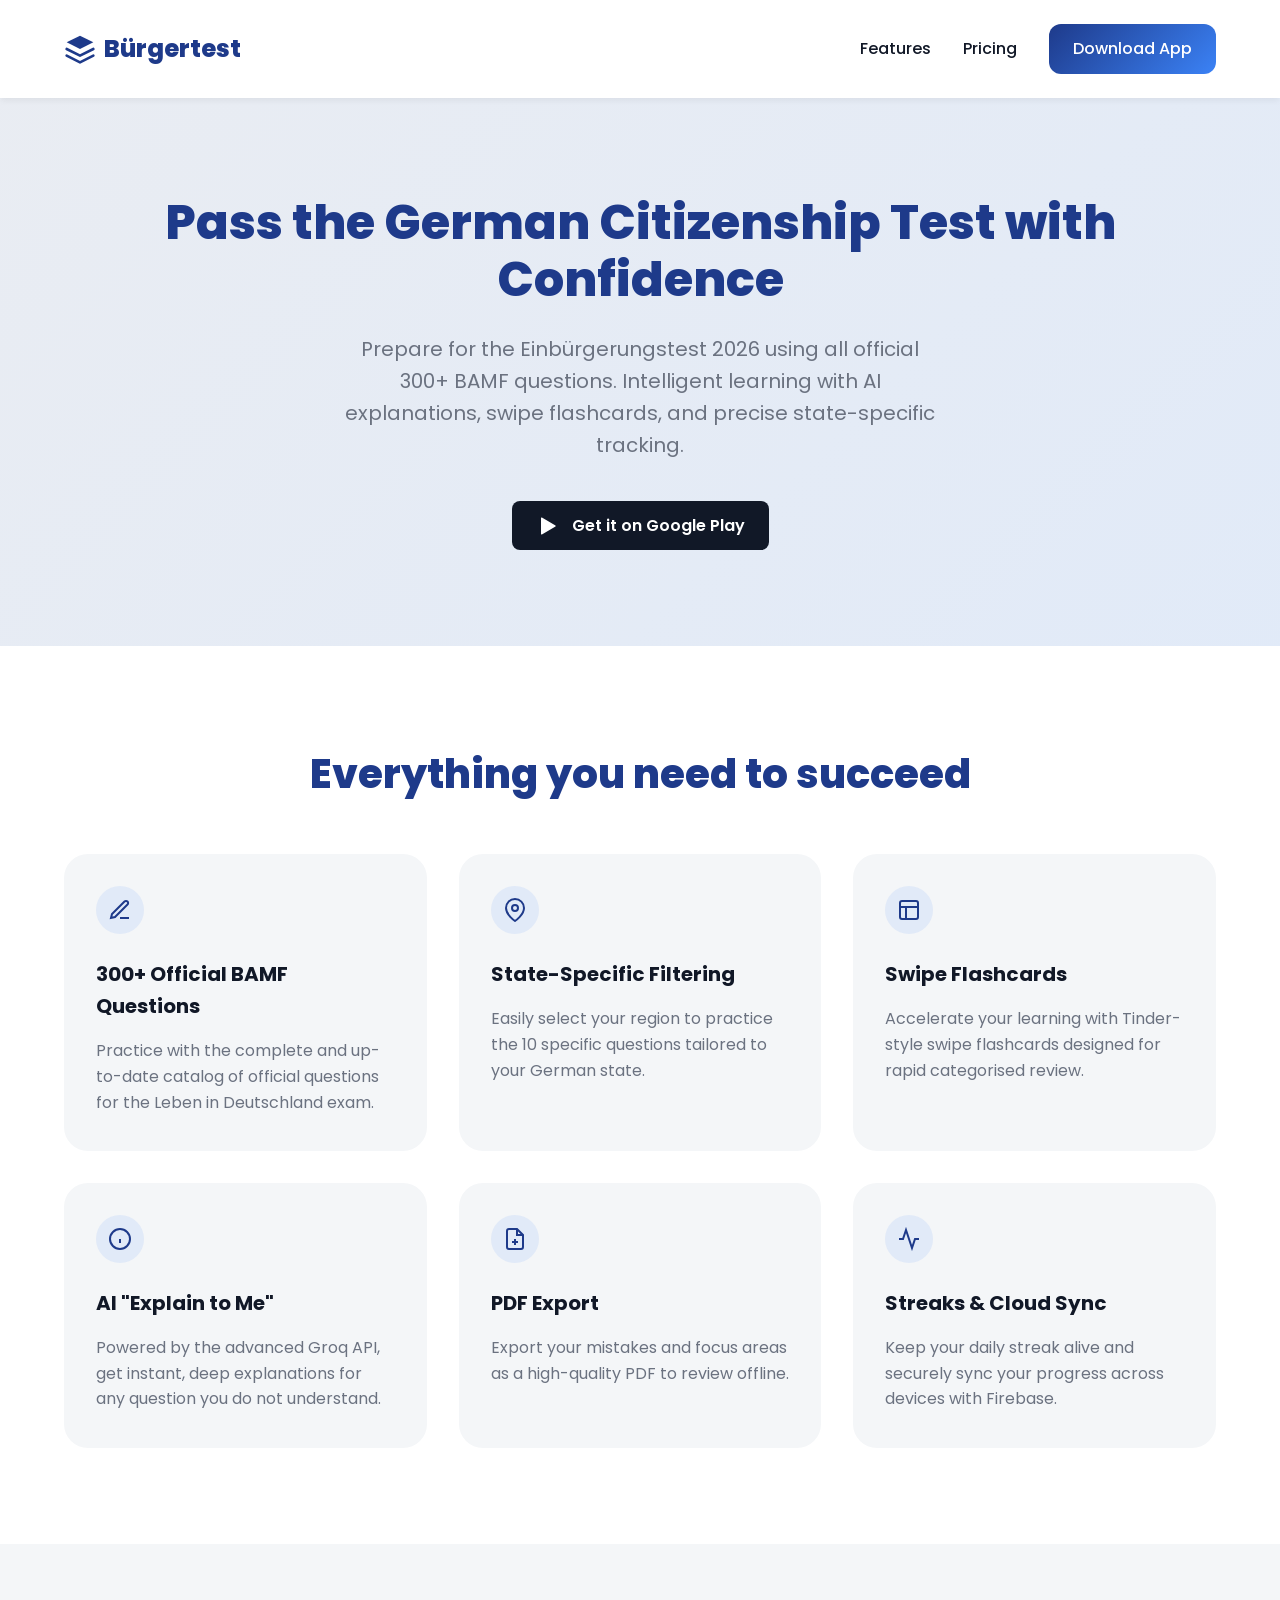
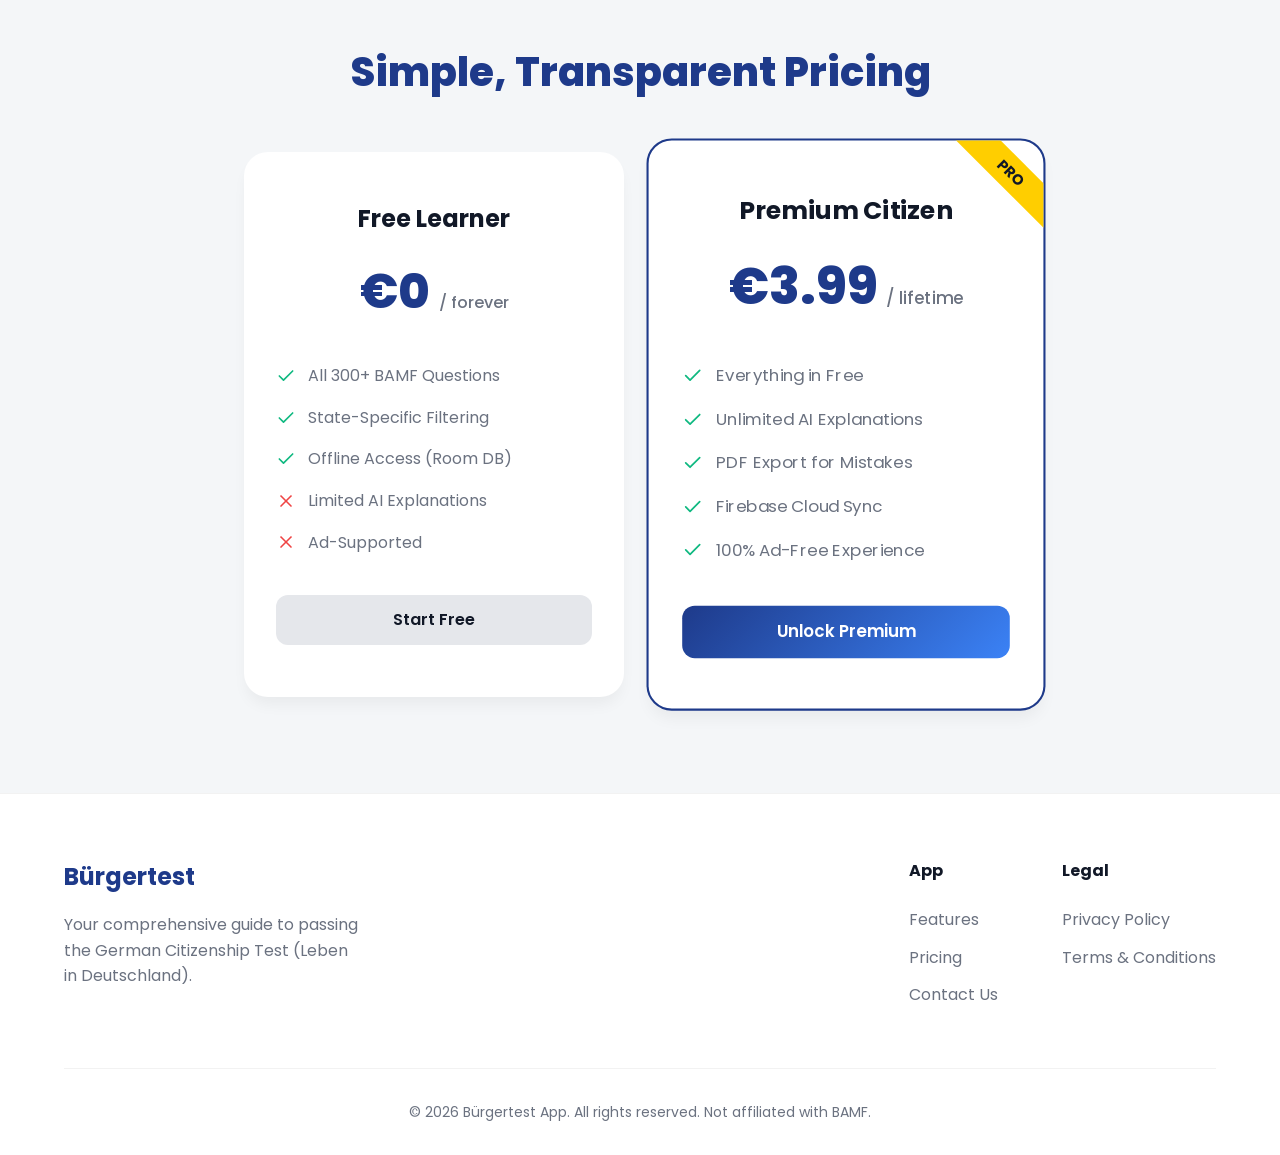
==== index.html @ 2bc1733c "feat: initialize website project with responsive layout, landing page structure, and base CSS stylin" ====
<!DOCTYPE html>
<html lang="en">
<head>
    <meta charset="UTF-8">
    <meta name="viewport" content="width=device-width, initial-scale=1.0">
    <title>Bürgertest - Einbürgerungstest 2026</title>
    <meta name="description" content="Master the German Citizenship Test with Bürgertest. Features all 300+ BAMF questions, state-specific filtering, Swipe Flashcards, and AI explanations.">
    <link rel="preconnect" href="https://fonts.googleapis.com">
    <link rel="preconnect" href="https://fonts.gstatic.com" crossorigin>
    <link href="https://fonts.googleapis.com/css2?family=Poppins:wght@400;500;600;700;800&display=swap" rel="stylesheet">
    <link rel="stylesheet" href="css/style.css">
</head>
<body>

    <header>
        <div class="container">
            <nav>
                <a href="index.html" class="logo">
                    <svg width="32" height="32" viewBox="0 0 24 24" fill="none" xmlns="http://www.w3.org/2000/svg">
                        <path d="M12 2L2 7L12 12L22 7L12 2Z" fill="currentColor"/>
                        <path d="M2 17L12 22L22 17" stroke="currentColor" stroke-width="2" stroke-linecap="round" stroke-linejoin="round"/>
                        <path d="M2 12L12 17L22 12" stroke="currentColor" stroke-width="2" stroke-linecap="round" stroke-linejoin="round"/>
                    </svg>
                    Bürgertest
                </a>
                
                <button class="menu-toggle" aria-label="Toggle Menu">
                    <svg width="24" height="24" viewBox="0 0 24 24" fill="none" stroke="currentColor" stroke-width="2" stroke-linecap="round" stroke-linejoin="round">
                        <line x1="3" y1="12" x2="21" y2="12"></line>
                        <line x1="3" y1="6" x2="21" y2="6"></line>
                        <line x1="3" y1="18" x2="21" y2="18"></line>
                    </svg>
                </button>

                <div class="nav-links">
                    <a href="#features">Features</a>
                    <a href="#pricing">Pricing</a>
                    <a href="#download" class="btn">Download App</a>
                </div>
            </nav>
        </div>
    </header>

    <main>
        <section class="hero">
            <div class="container">
                <h1>Pass the German Citizenship Test with Confidence</h1>
                <p>Prepare for the Einbürgerungstest 2026 using all official 300+ BAMF questions. Intelligent learning with AI explanations, swipe flashcards, and precise state-specific tracking.</p>
                
                <div class="badges" id="download">
                    <a href="#" class="play-badge">
                        <svg width="24" height="24" viewBox="0 0 24 24" fill="none" xmlns="http://www.w3.org/2000/svg">
                            <path d="M5.5 3.5C5.2 3.5 5 3.7 5 4V20C5 20.3 5.2 20.5 5.5 20.5C5.6 20.5 5.8 20.4 5.9 20.4L19.5 12.5C19.8 12.3 19.8 11.7 19.5 11.5L5.9 3.6C5.8 3.6 5.6 3.5 5.5 3.5Z" fill="currentColor"/>
                        </svg>
                        Get it on Google Play
                    </a>
                </div>
            </div>
        </section>

        <section class="features" id="features">
            <div class="container">
                <h2 class="section-title">Everything you need to succeed</h2>
                
                <div class="grid">
                    <div class="feature-card">
                        <div class="feature-icon">
                            <svg width="24" height="24" fill="none" stroke="currentColor" stroke-width="2"><path d="M12 20h9M16.5 3.5a2.121 2.121 0 0 1 3 3L7 19l-4 1 1-4L16.5 3.5z"/></svg>
                        </div>
                        <h3>300+ Official BAMF Questions</h3>
                        <p>Practice with the complete and up-to-date catalog of official questions for the Leben in Deutschland exam.</p>
                    </div>

                    <div class="feature-card">
                        <div class="feature-icon">
                            <svg width="24" height="24" fill="none" stroke="currentColor" stroke-width="2"><path d="M21 10c0 7-9 13-9 13s-9-6-9-13a9 9 0 0 1 18 0z"/><circle cx="12" cy="10" r="3"/></svg>
                        </div>
                        <h3>State-Specific Filtering</h3>
                        <p>Easily select your region to practice the 10 specific questions tailored to your German state.</p>
                    </div>

                    <div class="feature-card">
                        <div class="feature-icon">
                            <svg width="24" height="24" fill="none" stroke="currentColor" stroke-width="2"><rect x="3" y="3" width="18" height="18" rx="2" ry="2"/><line x1="3" y1="9" x2="21" y2="9"/><line x1="9" y1="21" x2="9" y2="9"/></svg>
                        </div>
                        <h3>Swipe Flashcards</h3>
                        <p>Accelerate your learning with Tinder-style swipe flashcards designed for rapid categorised review.</p>
                    </div>

                    <div class="feature-card">
                        <div class="feature-icon">
                            <svg width="24" height="24" fill="none" stroke="currentColor" stroke-width="2"><circle cx="12" cy="12" r="10"/><path d="M12 16v-4"/><path d="M12 8h.01"/></svg>
                        </div>
                        <h3>AI "Explain to Me"</h3>
                        <p>Powered by the advanced Groq API, get instant, deep explanations for any question you do not understand.</p>
                    </div>

                    <div class="feature-card">
                        <div class="feature-icon">
                            <svg width="24" height="24" fill="none" stroke="currentColor" stroke-width="2"><path d="M14 2H6a2 2 0 0 0-2 2v16a2 2 0 0 0 2 2h12a2 2 0 0 0 2-2V8z"/><polyline points="14 2 14 8 20 8"/><line x1="12" y1="18" x2="12" y2="12"/><line x1="9" y1="15" x2="15" y2="15"/></svg>
                        </div>
                        <h3>PDF Export</h3>
                        <p>Export your mistakes and focus areas as a high-quality PDF to review offline.</p>
                    </div>

                    <div class="feature-card">
                        <div class="feature-icon">
                            <svg width="24" height="24" fill="none" stroke="currentColor" stroke-width="2"><polyline points="22 12 18 12 15 21 9 3 6 12 2 12"/></svg>
                        </div>
                        <h3>Streaks &amp; Cloud Sync</h3>
                        <p>Keep your daily streak alive and securely sync your progress across devices with Firebase.</p>
                    </div>
                </div>
            </div>
        </section>

        <section class="pricing" id="pricing">
            <div class="container">
                <h2 class="section-title">Simple, Transparent Pricing</h2>
                
                <div class="pricing-cards">
                    <!-- Free Tier -->
                    <div class="price-card">
                        <div class="plan-name">Free Learner</div>
                        <div class="price">€0 <span>/ forever</span></div>
                        
                        <ul class="features-list">
                            <li><svg width="20" height="20" viewBox="0 0 24 24" fill="none" stroke="currentColor" stroke-width="2" stroke-linecap="round" stroke-linejoin="round"><polyline points="20 6 9 17 4 12"></polyline></svg> All 300+ BAMF Questions</li>
                            <li><svg width="20" height="20" viewBox="0 0 24 24" fill="none" stroke="currentColor" stroke-width="2" stroke-linecap="round" stroke-linejoin="round"><polyline points="20 6 9 17 4 12"></polyline></svg> State-Specific Filtering</li>
                            <li><svg width="20" height="20" viewBox="0 0 24 24" fill="none" stroke="currentColor" stroke-width="2" stroke-linecap="round" stroke-linejoin="round"><polyline points="20 6 9 17 4 12"></polyline></svg> Offline Access (Room DB)</li>
                            <li class="missing"><svg width="20" height="20" viewBox="0 0 24 24" fill="none" stroke="currentColor" stroke-width="2" stroke-linecap="round" stroke-linejoin="round"><line x1="18" y1="6" x2="6" y2="18"></line><line x1="6" y1="6" x2="18" y2="18"></line></svg> Limited AI Explanations</li>
                            <li class="missing"><svg width="20" height="20" viewBox="0 0 24 24" fill="none" stroke="currentColor" stroke-width="2" stroke-linecap="round" stroke-linejoin="round"><line x1="18" y1="6" x2="6" y2="18"></line><line x1="6" y1="6" x2="18" y2="18"></line></svg> Ad-Supported</li>
                        </ul>
                        
                        <a href="#download" class="btn" style="width: 100%; background: #e5e7eb; color: #111827;">Start Free</a>
                    </div>

                    <!-- Premium Tier -->
                    <div class="price-card premium">
                        <div class="popular-tag">PRO</div>
                        <div class="plan-name">Premium Citizen</div>
                        <div class="price">€3.99 <span>/ lifetime</span></div>
                        
                        <ul class="features-list">
                            <li><svg width="20" height="20" viewBox="0 0 24 24" fill="none" stroke="currentColor" stroke-width="2" stroke-linecap="round" stroke-linejoin="round"><polyline points="20 6 9 17 4 12"></polyline></svg> Everything in Free</li>
                            <li><svg width="20" height="20" viewBox="0 0 24 24" fill="none" stroke="currentColor" stroke-width="2" stroke-linecap="round" stroke-linejoin="round"><polyline points="20 6 9 17 4 12"></polyline></svg> Unlimited AI Explanations</li>
                            <li><svg width="20" height="20" viewBox="0 0 24 24" fill="none" stroke="currentColor" stroke-width="2" stroke-linecap="round" stroke-linejoin="round"><polyline points="20 6 9 17 4 12"></polyline></svg> PDF Export for Mistakes</li>
                            <li><svg width="20" height="20" viewBox="0 0 24 24" fill="none" stroke="currentColor" stroke-width="2" stroke-linecap="round" stroke-linejoin="round"><polyline points="20 6 9 17 4 12"></polyline></svg> Firebase Cloud Sync</li>
                            <li><svg width="20" height="20" viewBox="0 0 24 24" fill="none" stroke="currentColor" stroke-width="2" stroke-linecap="round" stroke-linejoin="round"><polyline points="20 6 9 17 4 12"></polyline></svg> 100% Ad-Free Experience</li>
                        </ul>
                        
                        <a href="#download" class="btn" style="width: 100%;">Unlock Premium</a>
                    </div>
                </div>
            </div>
        </section>
    </main>

    <footer>
        <div class="container">
            <div class="footer-content">
                <div class="footer-brand">
                    <h2>Bürgertest</h2>
                    <p>Your comprehensive guide to passing the German Citizenship Test (Leben in Deutschland).</p>
                </div>
                
                <div class="footer-links">
                    <div class="link-group">
                        <h4>App</h4>
                        <ul>
                            <li><a href="#features">Features</a></li>
                            <li><a href="#pricing">Pricing</a></li>
                            <li><a href="#">Contact Us</a></li>
                        </ul>
                    </div>
                    <div class="link-group">
                        <h4>Legal</h4>
                        <ul>
                            <li><a href="privacy-policy.html">Privacy Policy</a></li>
                            <li><a href="terms-conditions.html">Terms &amp; Conditions</a></li>
                        </ul>
                    </div>
                </div>
            </div>
            
            <div class="footer-bottom">
                &copy; 2026 Bürgertest App. All rights reserved. Not affiliated with BAMF.
            </div>
        </div>
    </footer>

    <script src="js/main.js"></script>
</body>
</html>
---- css/style.css ----
:root {
  --primary-start: #1E3A8A; /* Deep Navy Blue */
  --primary-end: #3B82F6;   /* Lighter Blue */
  --streak-flame: #FFCE00;  /* German Gold */
  --red-accent: #E3000F;    /* German Red */
  --bg-light: #F4F6F8;
  --surface-light: #FFFFFF;
  --text-primary: #111827;  /* Slate 900 */
  --text-secondary: #6B7280; /* Slate 500 */
  --answer-correct: #10B981; /* Emerald 500 */
  --answer-wrong: #EF4444;   /* Red 500 */

  --font-family: 'Poppins', sans-serif;
  --radius-md: 12px;
  --radius-lg: 24px;
  --transition: all 0.3s ease;
}

* {
  margin: 0;
  padding: 0;
  box-sizing: border-box;
}

body {
  font-family: var(--font-family);
  background-color: var(--bg-light);
  color: var(--text-primary);
  line-height: 1.6;
  -webkit-font-smoothing: antialiased;
}

a {
  text-decoration: none;
  color: inherit;
}

img {
  max-width: 100%;
  display: block;
}

.container {
  width: 90%;
  max-width: 1200px;
  margin: 0 auto;
}

/* Header & Nav */
header {
  background-color: var(--surface-light);
  box-shadow: 0 4px 6px -1px rgba(0, 0, 0, 0.05);
  position: sticky;
  top: 0;
  z-index: 100;
}

nav {
  display: flex;
  justify-content: space-between;
  align-items: center;
  padding: 1.5rem 0;
}

.logo {
  font-size: 1.5rem;
  font-weight: 800;
  color: var(--primary-start);
  display: flex;
  align-items: center;
  gap: 0.5rem;
}

.nav-links {
  display: flex;
  gap: 2rem;
  align-items: center;
}

.nav-links a {
  font-weight: 500;
  transition: var(--transition);
}

.nav-links a:hover {
  color: var(--primary-end);
}

.btn {
  background: linear-gradient(135deg, var(--primary-start), var(--primary-end));
  color: white;
  padding: 0.75rem 1.5rem;
  border-radius: var(--radius-md);
  font-weight: 600;
  border: none;
  cursor: pointer;
  transition: var(--transition);
  display: inline-block;
  text-align: center;
}

.btn:hover {
  transform: translateY(-2px);
  box-shadow: 0 10px 15px -3px rgba(59, 130, 246, 0.4);
  color: white;
}

/* Hero Section */
.hero {
  padding: 6rem 0;
  text-align: center;
  background: linear-gradient(135deg, rgba(30,58,138,0.05), rgba(59,130,246,0.1));
}

.hero h1 {
  font-size: 3rem;
  font-weight: 800;
  margin-bottom: 1.5rem;
  color: var(--primary-start);
  line-height: 1.2;
}

.hero p {
  font-size: 1.25rem;
  color: var(--text-secondary);
  margin-bottom: 2.5rem;
  max-width: 600px;
  margin-left: auto;
  margin-right: auto;
}

.badges {
  display: flex;
  justify-content: center;
  gap: 1rem;
}

.play-badge {
  background-color: var(--text-primary);
  color: white;
  padding: 0.75rem 1.5rem;
  border-radius: 8px;
  font-weight: 600;
  display: flex;
  align-items: center;
  gap: 0.75rem;
  transition: var(--transition);
}

.play-badge:hover {
  background-color: #000;
  transform: scale(1.05);
}

/* Features Section */
.features {
  padding: 6rem 0;
  background-color: var(--surface-light);
}

.section-title {
  text-align: center;
  font-size: 2.5rem;
  font-weight: 800;
  margin-bottom: 3rem;
  color: var(--primary-start);
}

.grid {
  display: grid;
  grid-template-columns: repeat(auto-fit, minmax(300px, 1fr));
  gap: 2rem;
}

.feature-card {
  background: var(--bg-light);
  padding: 2rem;
  border-radius: var(--radius-lg);
  transition: var(--transition);
  border-bottom: 4px solid transparent;
}

.feature-card:hover {
  transform: translateY(-5px);
  box-shadow: 0 20px 25px -5px rgba(0, 0, 0, 0.1);
  border-bottom-color: var(--primary-start);
}

.feature-icon {
  width: 48px;
  height: 48px;
  border-radius: 50%;
  background-color: rgba(59,130,246,0.1);
  display: flex;
  align-items: center;
  justify-content: center;
  margin-bottom: 1.5rem;
  color: var(--primary-start);
}

.feature-card h3 {
  font-size: 1.25rem;
  margin-bottom: 1rem;
  font-weight: 700;
}

.feature-card p {
  color: var(--text-secondary);
}

/* Pricing Section */
.pricing {
  padding: 6rem 0;
}

.pricing-cards {
  display: flex;
  justify-content: center;
  gap: 2rem;
  flex-wrap: wrap;
}

.price-card {
  background: var(--surface-light);
  padding: 3rem 2rem;
  border-radius: var(--radius-lg);
  width: 100%;
  max-width: 380px;
  text-align: center;
  box-shadow: 0 10px 15px -3px rgba(0, 0, 0, 0.05);
  position: relative;
  overflow: hidden;
}

.price-card.premium {
  border: 2px solid var(--primary-start);
  transform: scale(1.05);
}

.price-card.premium .popular-tag {
  position: absolute;
  top: 1rem;
  right: -2rem;
  background: var(--streak-flame);
  color: var(--text-primary);
  font-weight: 700;
  padding: 0.25rem 3rem;
  transform: rotate(45deg);
  font-size: 0.875rem;
}

.plan-name {
  font-size: 1.5rem;
  font-weight: 700;
  margin-bottom: 1rem;
}

.price {
  font-size: 3rem;
  font-weight: 800;
  color: var(--primary-start);
  margin-bottom: 2rem;
}

.price span {
  font-size: 1rem;
  color: var(--text-secondary);
  font-weight: 500;
}

.features-list {
  list-style: none;
  text-align: left;
  margin-bottom: 2.5rem;
}

.features-list li {
  margin-bottom: 1rem;
  display: flex;
  align-items: center;
  gap: 0.75rem;
  color: var(--text-secondary);
}

.features-list li svg {
  color: var(--answer-correct);
  flex-shrink: 0;
}

.features-list li.missing svg {
  color: var(--answer-wrong);
}

/* Footer */
footer {
  background-color: var(--surface-light);
  padding: 4rem 0 2rem;
  border-top: 1px solid rgba(0,0,0,0.05);
}

.footer-content {
  display: flex;
  justify-content: space-between;
  flex-wrap: wrap;
  gap: 2rem;
  margin-bottom: 3rem;
}

.footer-brand h2 {
  color: var(--primary-start);
  margin-bottom: 1rem;
}

.footer-brand p {
  color: var(--text-secondary);
  max-width: 300px;
}

.footer-links {
  display: flex;
  gap: 4rem;
}

.link-group h4 {
  font-weight: 700;
  margin-bottom: 1.5rem;
}

.link-group ul {
  list-style: none;
}

.link-group ul li {
  margin-bottom: 0.75rem;
}

.link-group ul a {
  color: var(--text-secondary);
  transition: var(--transition);
}

.link-group ul a:hover {
  color: var(--primary-start);
}

.footer-bottom {
  text-align: center;
  padding-top: 2rem;
  border-top: 1px solid rgba(0,0,0,0.05);
  color: var(--text-secondary);
  font-size: 0.875rem;
}

/* Legal Pages */
.legal-content {
  padding: 4rem 0;
  background-color: var(--surface-light);
  border-radius: var(--radius-md);
  margin: 3rem auto;
  max-width: 800px;
  padding: 3rem;
  box-shadow: 0 4px 6px -1px rgba(0,0,0,0.05);
}

.legal-content h1 {
  color: var(--primary-start);
  margin-bottom: 2rem;
  font-size: 2.5rem;
}

.legal-content h2 {
  margin-top: 2rem;
  margin-bottom: 1rem;
  color: var(--text-primary);
}

.legal-content p {
  margin-bottom: 1rem;
  color: var(--text-secondary);
}

.legal-content ul {
  margin-left: 2rem;
  margin-bottom: 1rem;
  color: var(--text-secondary);
}

/* Mobile Nav */
.menu-toggle {
  display: none;
  background: none;
  border: none;
  cursor: pointer;
  color: var(--primary-start);
}

@media (max-width: 768px) {
  .nav-links {
    display: none;
    position: absolute;
    top: 100%;
    left: 0;
    right: 0;
    background: var(--surface-light);
    flex-direction: column;
    padding: 2rem;
    box-shadow: 0 10px 15px -3px rgba(0,0,0,0.05);
  }

  .nav-links.active {
    display: flex;
  }

  .menu-toggle {
    display: block;
  }

  .hero h1 {
    font-size: 2.25rem;
  }

  .footer-links {
    flex-direction: column;
    gap: 2rem;
  }

  .price-card.premium {
    transform: none;
  }
}
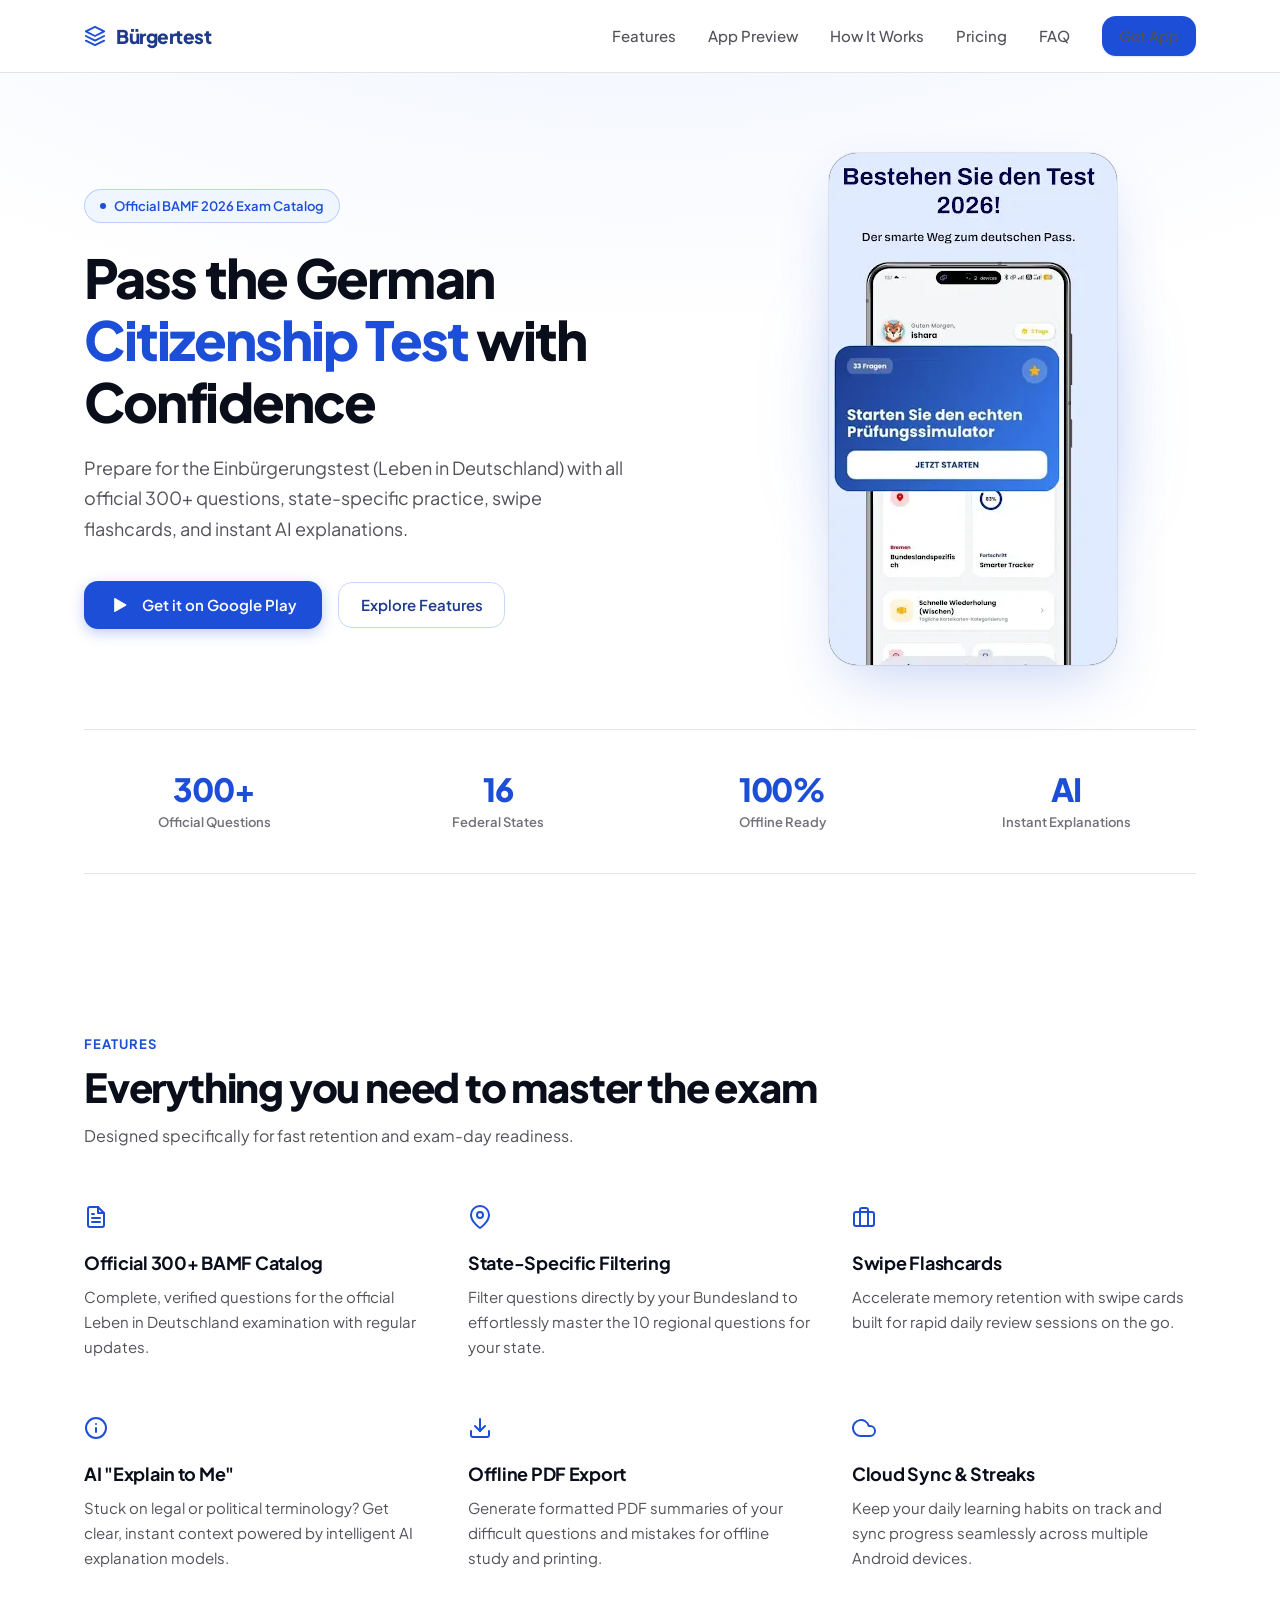
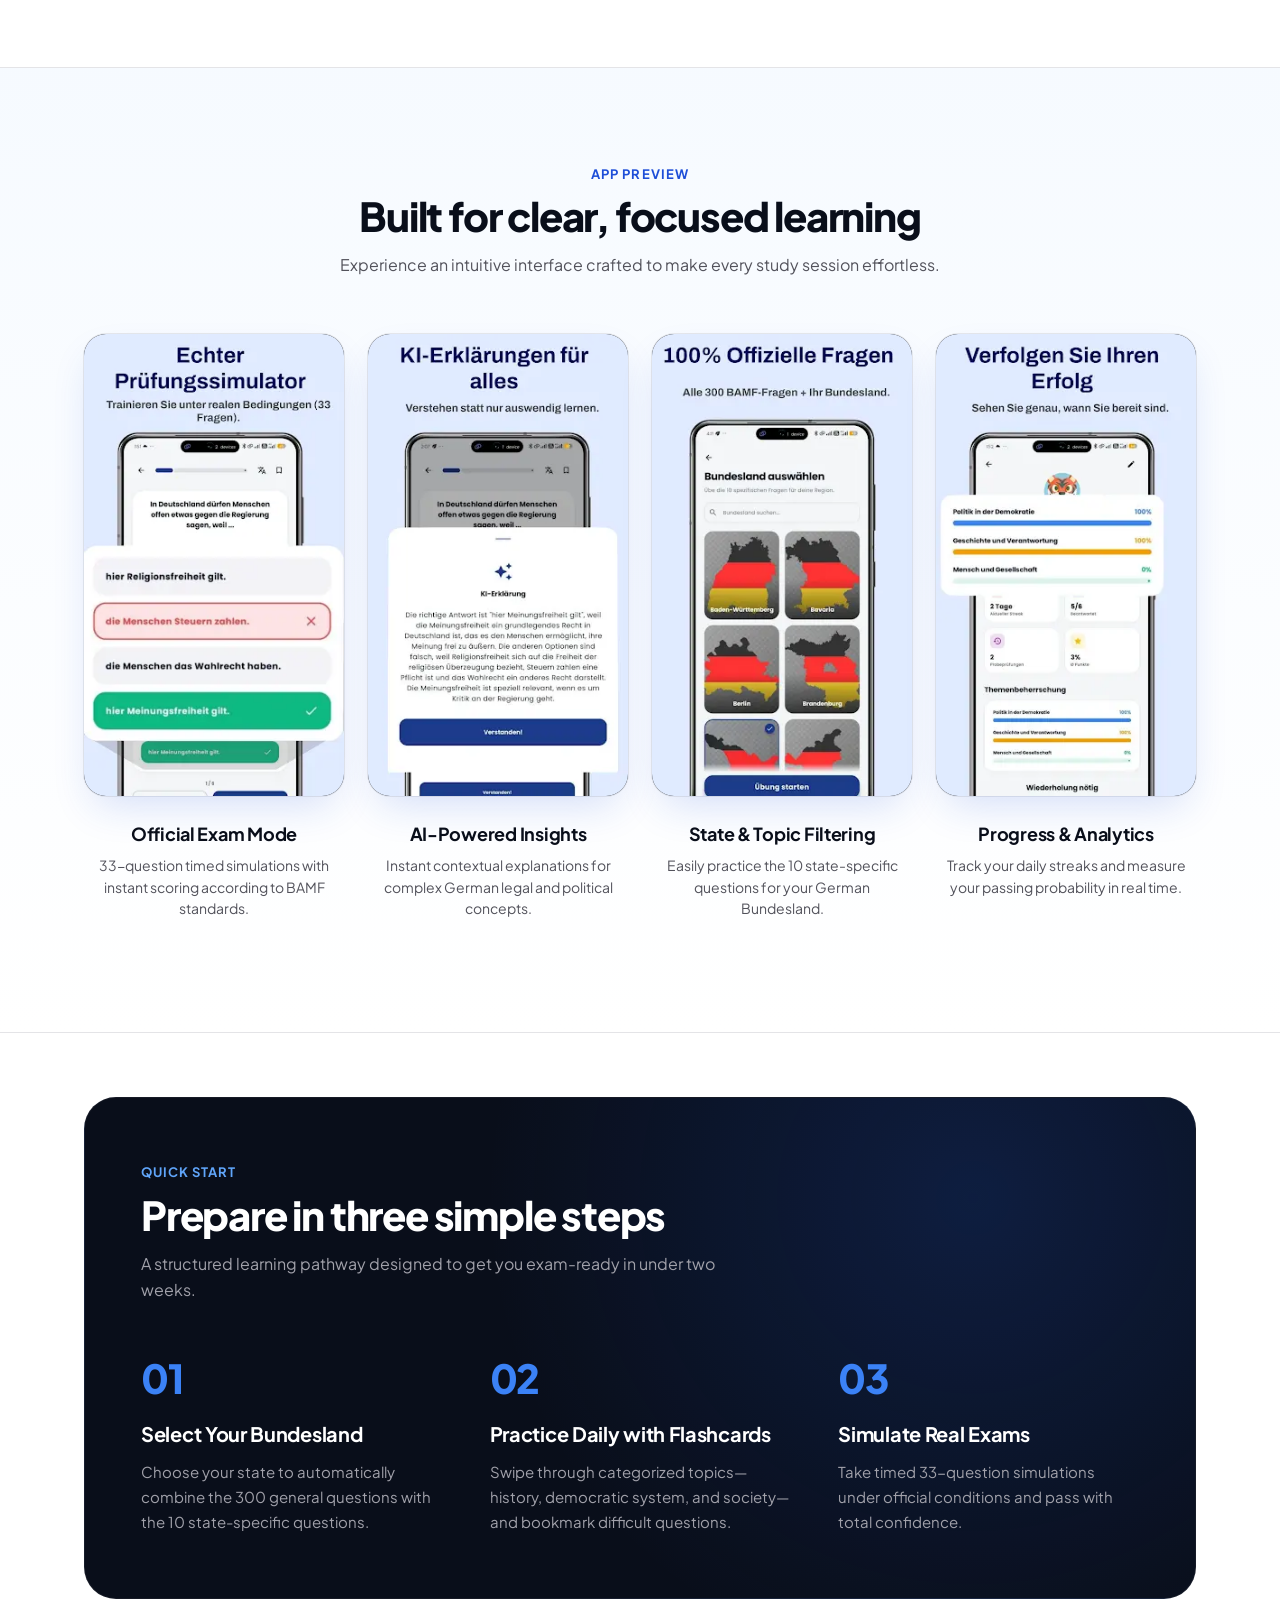
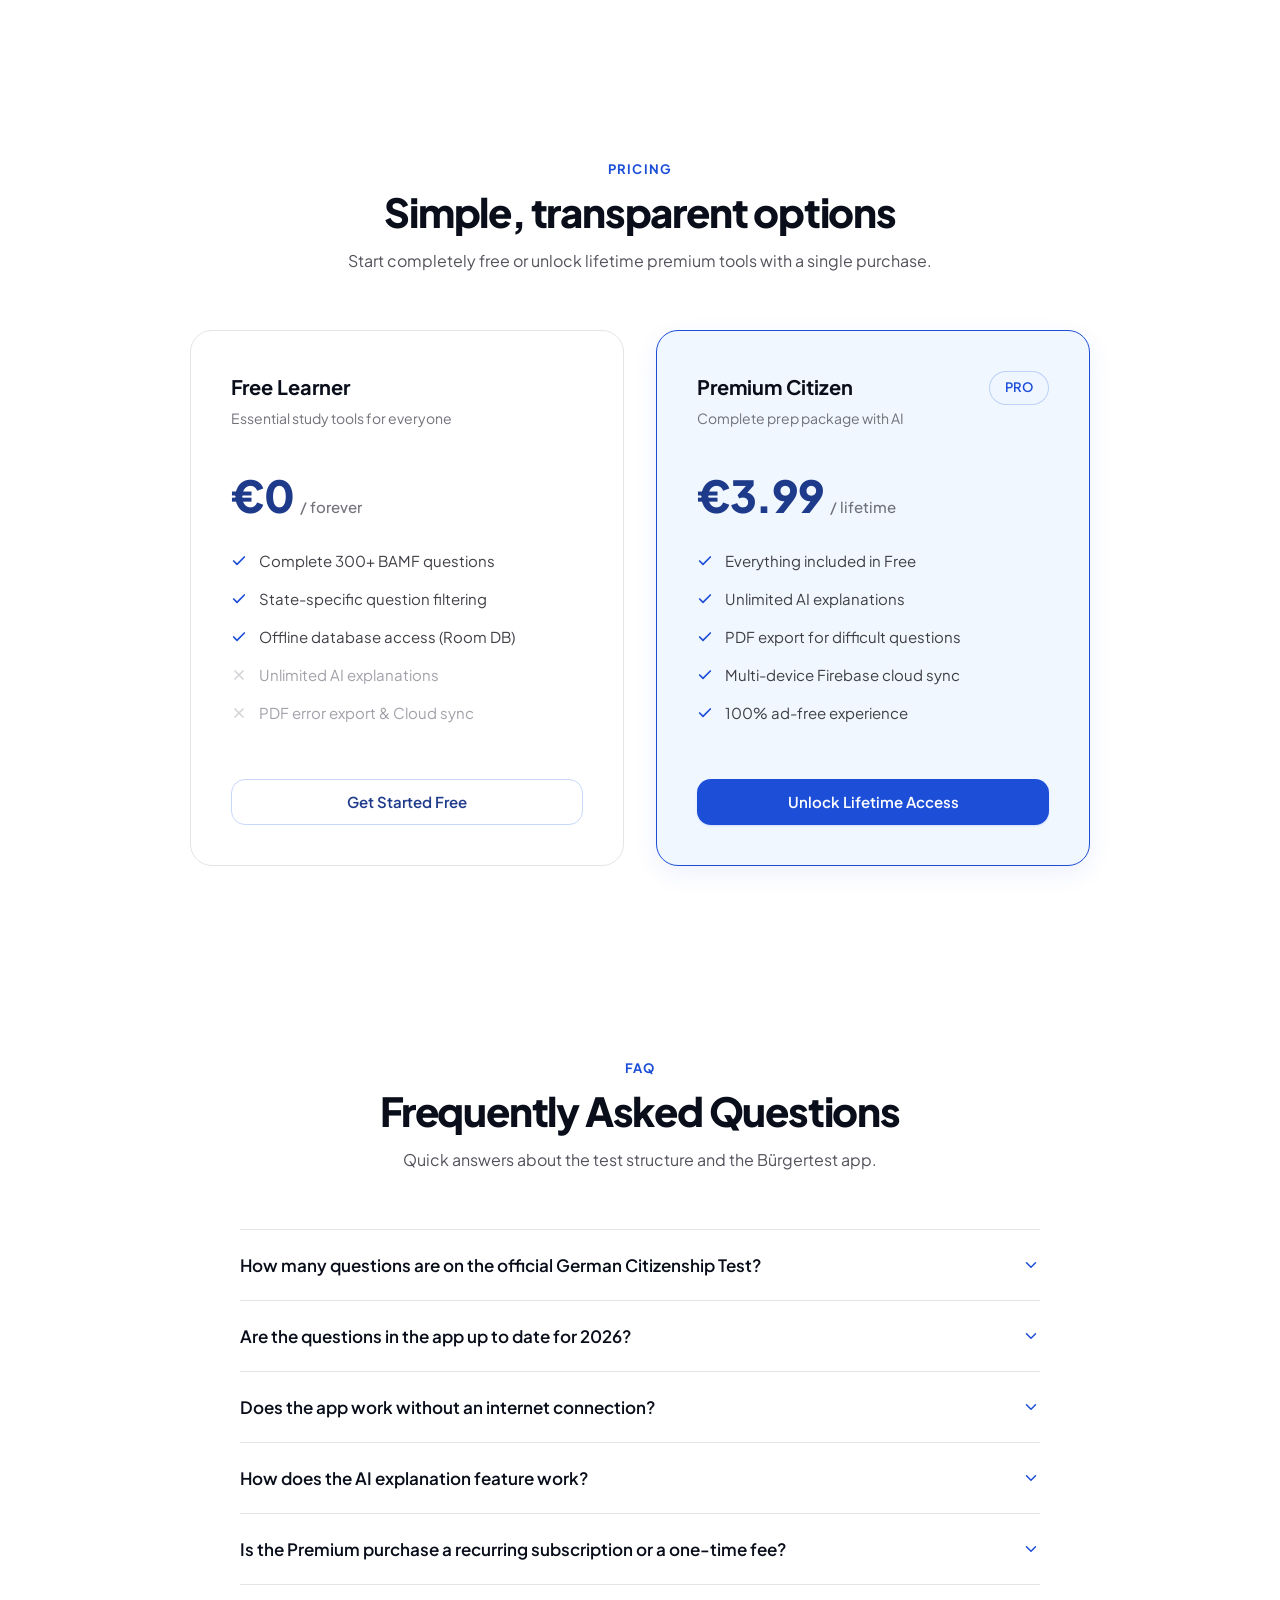
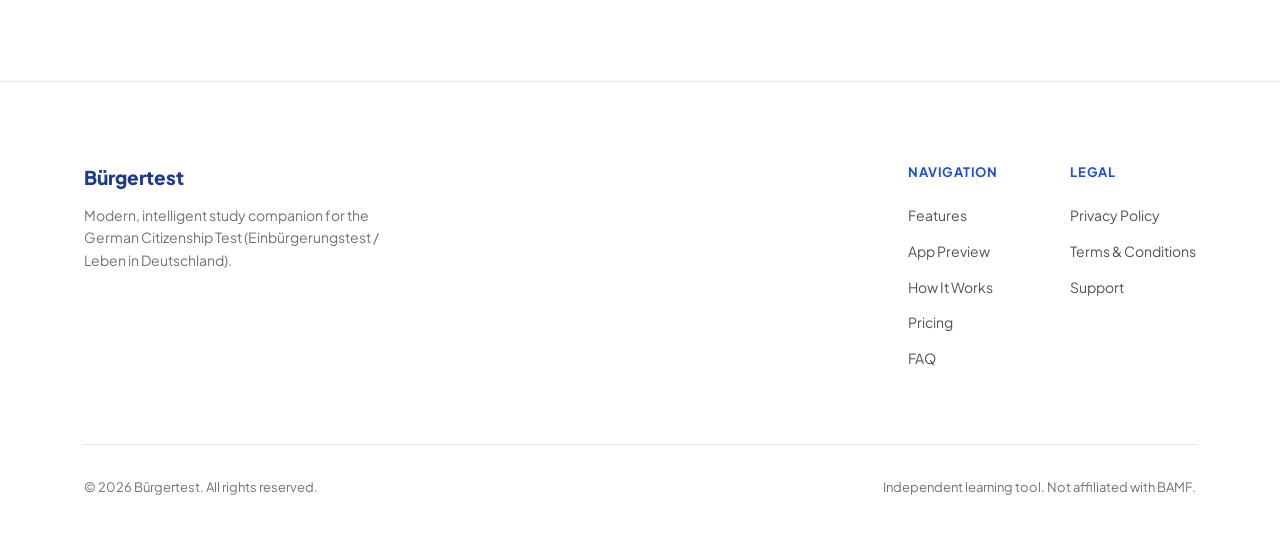
==== commit d33d5033: "feat: enhance SEO with structured schema data, sitemaps, robots.txt, and optimized site assets" ====
--- a/index.html
+++ b/index.html
@@ -1,194 +1,687 @@
 <!DOCTYPE html>
-<html lang="en">
+<html lang="de" prefix="og: https://ogp.me/ns#">
+
 <head>
     <meta charset="UTF-8">
     <meta name="viewport" content="width=device-width, initial-scale=1.0">
-    <title>Bürgertest - Einbürgerungstest 2026</title>
-    <meta name="description" content="Master the German Citizenship Test with Bürgertest. Features all 300+ BAMF questions, state-specific filtering, Swipe Flashcards, and AI explanations.">
+
+    <!-- Primary SEO Meta Tags -->
+    <title>Bürgertest - Einbürgerungstest 2026 | Offizieller BAMF Fragenkatalog</title>
+    <meta name="title" content="Bürgertest - Einbürgerungstest 2026 | Offizieller BAMF Fragenkatalog">
+    <meta name="description"
+        content="Offizielle Vorbereitung auf den Einbürgerungstest 2026 (Leben in Deutschland). Alle 300+ BAMF Fragen, Bundesland-Filter, Swipe-Lernkarten und KI-Erklärungen. Jetzt kostenlos für Android herunterladen!">
+    <meta name="keywords"
+        content="Einbürgerungstest 2026, Leben in Deutschland Test, BAMF Fragenkatalog, 300 Fragen Einbürgerungstest, German Citizenship Test App, Bundesland Fragen, LiD Test, Einbürgerungstest Android">
+    <meta name="author" content="Bürgertest">
+    <meta name="robots" content="index, follow, max-image-preview:large, max-snippet:-1, max-video-preview:-1">
+    <meta name="theme-color" content="#1d4ed8">
+    <meta name="application-name" content="Bürgertest">
+    <link rel="canonical" href="https://burgertest.app/">
+
+    <!-- Open Graph / Facebook Meta Tags -->
+    <meta property="og:type" content="website">
+    <meta property="og:url" content="https://burgertest.app/">
+    <meta property="og:title" content="Bürgertest - Einbürgerungstest 2026 | Offizieller BAMF Fragenkatalog">
+    <meta property="og:description"
+        content="Offizielle Vorbereitung auf den Einbürgerungstest 2026. Alle 300+ BAMF Fragen, Bundesland-Filter, Swipe-Lernkarten und KI-Erklärungen.">
+    <meta property="og:image" content="https://burgertest.app/images/screen-hero.webp">
+    <meta property="og:image:type" content="image/webp">
+    <meta property="og:image:width" content="288">
+    <meta property="og:image:height" content="512">
+    <meta property="og:image:alt" content="Bürgertest Einbürgerungstest Android App Vorschau">
+    <meta property="og:site_name" content="Bürgertest">
+    <meta property="og:locale" content="de_DE">
+    <meta property="og:locale:alternate" content="en_US">
+
+    <!-- Twitter Meta Tags -->
+    <meta name="twitter:card" content="summary_large_image">
+    <meta name="twitter:url" content="https://burgertest.app/">
+    <meta name="twitter:title" content="Bürgertest - Einbürgerungstest 2026 | Offizieller BAMF Fragenkatalog">
+    <meta name="twitter:description"
+        content="Master the German Citizenship Test 2026. 300+ official BAMF questions, swipe flashcards, state filtering & AI explanations.">
+    <meta name="twitter:image" content="https://burgertest.app/images/screen-hero.webp">
+    <meta name="twitter:image:alt" content="Bürgertest App Screenshot">
+
+    <!-- Web Manifest & Icons -->
+    <link rel="manifest" href="site.webmanifest">
+
+    <!-- Preconnect & Fonts -->
     <link rel="preconnect" href="https://fonts.googleapis.com">
     <link rel="preconnect" href="https://fonts.gstatic.com" crossorigin>
-    <link href="https://fonts.googleapis.com/css2?family=Poppins:wght@400;500;600;700;800&display=swap" rel="stylesheet">
+    <link href="https://fonts.googleapis.com/css2?family=Plus+Jakarta+Sans:wght@400;500;600;700;800&display=swap"
+        rel="stylesheet">
     <link rel="stylesheet" href="css/style.css">
+
+    <!-- Structured Data (Schema.org JSON-LD): Mobile Application -->
+    <script type="application/ld+json">
+    {
+      "@context": "https://schema.org",
+      "@type": "MobileApplication",
+      "name": "Bürgertest - Einbürgerungstest 2026",
+      "operatingSystem": "Android",
+      "applicationCategory": "EducationalApplication",
+      "offers": {
+        "@type": "Offer",
+        "price": "0.00",
+        "priceCurrency": "EUR"
+      },
+      "aggregateRating": {
+        "@type": "AggregateRating",
+        "ratingValue": "4.9",
+        "ratingCount": "1280",
+        "bestRating": "5",
+        "worstRating": "1"
+      },
+      "description": "Offizielle und vollständige Vorbereitung für den Einbürgerungstest und Leben in Deutschland Test 2026 mit allen 300+ BAMF Fragen, Bundesland-Auswahl, Swipe-Lernkarten und KI-Hilfe.",
+      "image": "https://burgertest.app/images/screen-hero.webp",
+      "screenshot": [
+        "https://burgertest.app/images/screen-hero.webp",
+        "https://burgertest.app/images/exam.webp",
+        "https://burgertest.app/images/ai.webp",
+        "https://burgertest.app/images/areas.webp",
+        "https://burgertest.app/images/progress.webp"
+      ]
+    }
+    </script>
+
+    <!-- Structured Data (Schema.org JSON-LD): FAQPage -->
+    <script type="application/ld+json">
+    {
+      "@context": "https://schema.org",
+      "@type": "FAQPage",
+      "mainEntity": [
+        {
+          "@type": "Question",
+          "name": "Wie viele Fragen gibt es beim offiziellen Einbürgerungstest?",
+          "acceptedAnswer": {
+            "@type": "Answer",
+            "text": "Der offizielle Einbürgerungstest (Leben in Deutschland) besteht aus 33 Multiple-Choice-Fragen, die aus dem Gesamtkatalog von 310 Fragen (300 allgemeine Fragen + 10 bundeslandspezifische Fragen) ausgewählt werden. Sie müssen mindestens 17 Fragen innerhalb von 60 Minuten richtig beantworten, um zu bestehen."
+          }
+        },
+        {
+          "@type": "Question",
+          "name": "Sind die Fragen in der Bürgertest App auf dem aktuellen Stand für 2026?",
+          "acceptedAnswer": {
+            "@type": "Answer",
+            "text": "Ja. Alle Fragen, Antwortmöglichkeiten und Korrekturschlüssel sind vollständig mit dem aktuellen offiziellen Fragenkatalog des BAMF (Bundesamt für Migration und Flüchtlinge) synchronisiert."
+          }
+        },
+        {
+          "@type": "Question",
+          "name": "Funktioniert die App auch ohne Internetverbindung (Offline)?",
+          "acceptedAnswer": {
+            "@type": "Answer",
+            "text": "Ja. Alle 300+ Fragen und Ihr Lernfortschritt werden über eine lokale Room-Datenbank auf Ihrem Android-Gerät gespeichert, sodass Sie jederzeit und überall ohne Internetverbindung lernen können."
+          }
+        },
+        {
+          "@type": "Question",
+          "name": "Wie funktioniert die KI-Erklärungsfunktion (AI Explain)?",
+          "acceptedAnswer": {
+            "@type": "Answer",
+            "text": "Wenn Sie auf komplexe politische, historische oder rechtliche Begriffe stoßen, tippen Sie auf 'Explain to Me', um sofort eine einfache und verständliche Erklärung des geschichtlichen und rechtlichen Hintergrunds zu erhalten."
+          }
+        },
+        {
+          "@type": "Question",
+          "name": "Ist der Premium-Kauf ein Abonnement oder eine Einmalzahlung?",
+          "acceptedAnswer": {
+            "@type": "Answer",
+            "text": "Bürgertest Premium ist ein einmaliger Kauf von 3,99 € für lebenslangen Vollzugriff (Lifetime Access). Es gibt keine wiederkehrenden Abonnements oder versteckte Folgekosten."
+          }
+        }
+      ]
+    }
+    </script>
 </head>
+
 <body>
 
-    <header>
+    <header role="banner">
         <div class="container">
-            <nav>
-                <a href="index.html" class="logo">
-                    <svg width="32" height="32" viewBox="0 0 24 24" fill="none" xmlns="http://www.w3.org/2000/svg">
-                        <path d="M12 2L2 7L12 12L22 7L12 2Z" fill="currentColor"/>
-                        <path d="M2 17L12 22L22 17" stroke="currentColor" stroke-width="2" stroke-linecap="round" stroke-linejoin="round"/>
-                        <path d="M2 12L12 17L22 12" stroke="currentColor" stroke-width="2" stroke-linecap="round" stroke-linejoin="round"/>
-                    </svg>
+            <nav role="navigation" aria-label="Hauptnavigation">
+                <a href="index.html" class="logo" aria-label="Bürgertest Startseite">
+                    <span class="logo-icon" aria-hidden="true">
+                        <svg width="22" height="22" viewBox="0 0 24 24" fill="none" stroke="currentColor"
+                            stroke-width="2" stroke-linecap="round" stroke-linejoin="round">
+                            <path d="M12 2L2 7l10 5 10-5-10-5zM2 17l10 5 10-5M2 12l10 5 10-5" />
+                        </svg>
+                    </span>
                     Bürgertest
                 </a>
-                
-                <button class="menu-toggle" aria-label="Toggle Menu">
-                    <svg width="24" height="24" viewBox="0 0 24 24" fill="none" stroke="currentColor" stroke-width="2" stroke-linecap="round" stroke-linejoin="round">
-                        <line x1="3" y1="12" x2="21" y2="12"></line>
-                        <line x1="3" y1="6" x2="21" y2="6"></line>
-                        <line x1="3" y1="18" x2="21" y2="18"></line>
+
+                <button class="menu-toggle" aria-label="Navigationsmenü umschalten" aria-expanded="false"
+                    aria-controls="nav-menu">
+                    <svg width="22" height="22" viewBox="0 0 24 24" fill="none" stroke="currentColor" stroke-width="2"
+                        stroke-linecap="round" stroke-linejoin="round" aria-hidden="true">
+                        <line x1="4" y1="12" x2="20" y2="12"></line>
+                        <line x1="4" y1="6" x2="20" y2="6"></line>
+                        <line x1="4" y1="18" x2="20" y2="18"></line>
                     </svg>
                 </button>
 
-                <div class="nav-links">
+                <div class="nav-links" id="nav-menu">
                     <a href="#features">Features</a>
+                    <a href="#screens">App Preview</a>
+                    <a href="#guide">How It Works</a>
                     <a href="#pricing">Pricing</a>
-                    <a href="#download" class="btn">Download App</a>
+                    <a href="#faq">FAQ</a>
+                    <a href="#download" class="btn btn-primary btn-sm">Get App</a>
                 </div>
             </nav>
         </div>
     </header>
 
-    <main>
-        <section class="hero">
+    <main role="main">
+        <!-- Hero Section -->
+        <section class="hero" aria-labelledby="hero-title">
             <div class="container">
-                <h1>Pass the German Citizenship Test with Confidence</h1>
-                <p>Prepare for the Einbürgerungstest 2026 using all official 300+ BAMF questions. Intelligent learning with AI explanations, swipe flashcards, and precise state-specific tracking.</p>
-                
-                <div class="badges" id="download">
-                    <a href="#" class="play-badge">
-                        <svg width="24" height="24" viewBox="0 0 24 24" fill="none" xmlns="http://www.w3.org/2000/svg">
-                            <path d="M5.5 3.5C5.2 3.5 5 3.7 5 4V20C5 20.3 5.2 20.5 5.5 20.5C5.6 20.5 5.8 20.4 5.9 20.4L19.5 12.5C19.8 12.3 19.8 11.7 19.5 11.5L5.9 3.6C5.8 3.6 5.6 3.5 5.5 3.5Z" fill="currentColor"/>
-                        </svg>
-                        Get it on Google Play
-                    </a>
+                <div class="hero-grid">
+                    <div class="hero-left">
+                        <div class="badge-minimal">
+                            <span class="badge-dot" aria-hidden="true"></span>
+                            Official BAMF 2026 Exam Catalog
+                        </div>
+                        <h1 id="hero-title">Pass the German <span class="text-highlight">Citizenship Test</span> with
+                            Confidence</h1>
+                        <p>Prepare for the Einbürgerungstest (Leben in Deutschland) with all official 300+ questions,
+                            state-specific practice, swipe flashcards, and instant AI explanations.</p>
+
+                        <div class="hero-actions" id="download">
+                            <a href="https://play.google.com/store" target="_blank" rel="noopener noreferrer"
+                                class="play-badge-btn" aria-label="Bürgertest im Google Play Store herunterladen">
+                                <svg viewBox="0 0 24 24" fill="currentColor" aria-hidden="true">
+                                    <path
+                                        d="M5.5 3.5C5.2 3.5 5 3.7 5 4V20C5 20.3 5.2 20.5 5.5 20.5C5.6 20.5 5.8 20.4 5.9 20.4L19.5 12.5C19.8 12.3 19.8 11.7 19.5 11.5L5.9 3.6C5.8 3.6 5.6 3.5 5.5 3.5Z" />
+                                </svg>
+                                Get it on Google Play
+                            </a>
+                            <a href="#features" class="btn btn-secondary">Explore Features</a>
+                        </div>
+                    </div>
+
+                    <div class="hero-right">
+                        <div class="hero-mockup-wrapper">
+                            <div class="device-mockup">
+                                <img src="images/screen-hero.webp"
+                                    alt="Bürgertest App Interface mit offizieller BAMF Prüfungsfrage und Bundesland-Filter"
+                                    class="mockup-img" width="288" height="512" fetchpriority="high">
+                            </div>
+                        </div>
+                    </div>
+                </div>
+
+                <!-- Stats Strip -->
+                <div class="stats-strip" role="list" aria-label="App Statistiken">
+                    <div class="stat-item" role="listitem">
+                        <div class="stat-value">300+</div>
+                        <div class="stat-label">Official Questions</div>
+                    </div>
+                    <div class="stat-item" role="listitem">
+                        <div class="stat-value">16</div>
+                        <div class="stat-label">Federal States</div>
+                    </div>
+                    <div class="stat-item" role="listitem">
+                        <div class="stat-value">100%</div>
+                        <div class="stat-label">Offline Ready</div>
+                    </div>
+                    <div class="stat-item" role="listitem">
+                        <div class="stat-value">AI</div>
+                        <div class="stat-label">Instant Explanations</div>
+                    </div>
                 </div>
             </div>
         </section>
 
-        <section class="features" id="features">
+        <!-- Features Section (Seamless Typography, No Card Boxing, No Icon Background Boxes) -->
+        <section class="features" id="features" aria-labelledby="features-title">
             <div class="container">
-                <h2 class="section-title">Everything you need to succeed</h2>
-                
-                <div class="grid">
-                    <div class="feature-card">
-                        <div class="feature-icon">
-                            <svg width="24" height="24" fill="none" stroke="currentColor" stroke-width="2"><path d="M12 20h9M16.5 3.5a2.121 2.121 0 0 1 3 3L7 19l-4 1 1-4L16.5 3.5z"/></svg>
-                        </div>
-                        <h3>300+ Official BAMF Questions</h3>
-                        <p>Practice with the complete and up-to-date catalog of official questions for the Leben in Deutschland exam.</p>
-                    </div>
-
-                    <div class="feature-card">
-                        <div class="feature-icon">
-                            <svg width="24" height="24" fill="none" stroke="currentColor" stroke-width="2"><path d="M21 10c0 7-9 13-9 13s-9-6-9-13a9 9 0 0 1 18 0z"/><circle cx="12" cy="10" r="3"/></svg>
+                <div class="section-header">
+                    <div class="section-label">Features</div>
+                    <h2 class="section-title" id="features-title">Everything you need to master the exam</h2>
+                    <p class="section-desc">Designed specifically for fast retention and exam-day readiness.</p>
+                </div>
+
+                <div class="features-grid">
+                    <article class="feature-item">
+                        <div class="feature-icon-inline" aria-hidden="true">
+                            <svg width="24" height="24" viewBox="0 0 24 24" fill="none" stroke="currentColor"
+                                stroke-width="2" stroke-linecap="round" stroke-linejoin="round">
+                                <path d="M14 2H6a2 2 0 0 0-2 2v16a2 2 0 0 0 2 2h12a2 2 0 0 0 2-2V8z"></path>
+                                <polyline points="14 2 14 8 20 8"></polyline>
+                                <line x1="16" y1="13" x2="8" y2="13"></line>
+                                <line x1="16" y1="17" x2="8" y2="17"></line>
+                                <polyline points="10 9 9 9 8 9"></polyline>
+                            </svg>
+                        </div>
+                        <h3>Official 300+ BAMF Catalog</h3>
+                        <p>Complete, verified questions for the official Leben in Deutschland examination with regular
+                            updates.</p>
+                    </article>
+
+                    <article class="feature-item">
+                        <div class="feature-icon-inline" aria-hidden="true">
+                            <svg width="24" height="24" viewBox="0 0 24 24" fill="none" stroke="currentColor"
+                                stroke-width="2" stroke-linecap="round" stroke-linejoin="round">
+                                <path d="M21 10c0 7-9 13-9 13s-9-6-9-13a9 9 0 0 1 18 0z"></path>
+                                <circle cx="12" cy="10" r="3"></circle>
+                            </svg>
                         </div>
                         <h3>State-Specific Filtering</h3>
-                        <p>Easily select your region to practice the 10 specific questions tailored to your German state.</p>
-                    </div>
-
-                    <div class="feature-card">
-                        <div class="feature-icon">
-                            <svg width="24" height="24" fill="none" stroke="currentColor" stroke-width="2"><rect x="3" y="3" width="18" height="18" rx="2" ry="2"/><line x1="3" y1="9" x2="21" y2="9"/><line x1="9" y1="21" x2="9" y2="9"/></svg>
+                        <p>Filter questions directly by your Bundesland to effortlessly master the 10 regional questions
+                            for your state.</p>
+                    </article>
+
+                    <article class="feature-item">
+                        <div class="feature-icon-inline" aria-hidden="true">
+                            <svg width="24" height="24" viewBox="0 0 24 24" fill="none" stroke="currentColor"
+                                stroke-width="2" stroke-linecap="round" stroke-linejoin="round">
+                                <rect x="2" y="7" width="20" height="14" rx="2" ry="2"></rect>
+                                <path d="M16 21V5a2 2 0 0 0-2-2h-4a2 2 0 0 0-2 2v16"></path>
+                            </svg>
                         </div>
                         <h3>Swipe Flashcards</h3>
-                        <p>Accelerate your learning with Tinder-style swipe flashcards designed for rapid categorised review.</p>
-                    </div>
-
-                    <div class="feature-card">
-                        <div class="feature-icon">
-                            <svg width="24" height="24" fill="none" stroke="currentColor" stroke-width="2"><circle cx="12" cy="12" r="10"/><path d="M12 16v-4"/><path d="M12 8h.01"/></svg>
+                        <p>Accelerate memory retention with swipe cards built for rapid daily review sessions on the go.
+                        </p>
+                    </article>
+
+                    <article class="feature-item">
+                        <div class="feature-icon-inline" aria-hidden="true">
+                            <svg width="24" height="24" viewBox="0 0 24 24" fill="none" stroke="currentColor"
+                                stroke-width="2" stroke-linecap="round" stroke-linejoin="round">
+                                <circle cx="12" cy="12" r="10"></circle>
+                                <line x1="12" y1="16" x2="12" y2="12"></line>
+                                <line x1="12" y1="8" x2="12.01" y2="8"></line>
+                            </svg>
                         </div>
                         <h3>AI "Explain to Me"</h3>
-                        <p>Powered by the advanced Groq API, get instant, deep explanations for any question you do not understand.</p>
-                    </div>
-
-                    <div class="feature-card">
-                        <div class="feature-icon">
-                            <svg width="24" height="24" fill="none" stroke="currentColor" stroke-width="2"><path d="M14 2H6a2 2 0 0 0-2 2v16a2 2 0 0 0 2 2h12a2 2 0 0 0 2-2V8z"/><polyline points="14 2 14 8 20 8"/><line x1="12" y1="18" x2="12" y2="12"/><line x1="9" y1="15" x2="15" y2="15"/></svg>
-                        </div>
-                        <h3>PDF Export</h3>
-                        <p>Export your mistakes and focus areas as a high-quality PDF to review offline.</p>
-                    </div>
-
-                    <div class="feature-card">
-                        <div class="feature-icon">
-                            <svg width="24" height="24" fill="none" stroke="currentColor" stroke-width="2"><polyline points="22 12 18 12 15 21 9 3 6 12 2 12"/></svg>
-                        </div>
-                        <h3>Streaks &amp; Cloud Sync</h3>
-                        <p>Keep your daily streak alive and securely sync your progress across devices with Firebase.</p>
-                    </div>
+                        <p>Stuck on legal or political terminology? Get clear, instant context powered by intelligent AI
+                            explanation models.</p>
+                    </article>
+
+                    <article class="feature-item">
+                        <div class="feature-icon-inline" aria-hidden="true">
+                            <svg width="24" height="24" viewBox="0 0 24 24" fill="none" stroke="currentColor"
+                                stroke-width="2" stroke-linecap="round" stroke-linejoin="round">
+                                <path d="M21 15v4a2 2 0 0 1-2 2H5a2 2 0 0 1-2-2v-4"></path>
+                                <polyline points="7 10 12 15 17 10"></polyline>
+                                <line x1="12" y1="15" x2="12" y2="3"></line>
+                            </svg>
+                        </div>
+                        <h3>Offline PDF Export</h3>
+                        <p>Generate formatted PDF summaries of your difficult questions and mistakes for offline study
+                            and printing.</p>
+                    </article>
+
+                    <article class="feature-item">
+                        <div class="feature-icon-inline" aria-hidden="true">
+                            <svg width="24" height="24" viewBox="0 0 24 24" fill="none" stroke="currentColor"
+                                stroke-width="2" stroke-linecap="round" stroke-linejoin="round">
+                                <path d="M18 10h-1.26A8 8 0 1 0 9 20h9a5 5 0 0 0 0-10z"></path>
+                            </svg>
+                        </div>
+                        <h3>Cloud Sync &amp; Streaks</h3>
+                        <p>Keep your daily learning habits on track and sync progress seamlessly across multiple Android
+                            devices.</p>
+                    </article>
                 </div>
             </div>
         </section>
 
-        <section class="pricing" id="pricing">
+        <!-- App Screenshots Showcase Section -->
+        <section class="screenshots-section" id="screens" aria-labelledby="screens-title">
             <div class="container">
-                <h2 class="section-title">Simple, Transparent Pricing</h2>
-                
-                <div class="pricing-cards">
+                <div class="section-header center">
+                    <div class="section-label">App Preview</div>
+                    <h2 class="section-title" id="screens-title">Built for clear, focused learning</h2>
+                    <p class="section-desc">Experience an intuitive interface crafted to make every study session
+                        effortless.</p>
+                </div>
+
+                <div class="screens-grid">
+                    <!-- Screen 1: Exam Simulation Mode -->
+                    <div class="screen-showcase-item">
+                        <div class="screen-preview-frame">
+                            <img src="images/exam.webp" alt="Offizielle BAMF Prüfungsmodus Simulation im Bürgertest"
+                                loading="lazy" width="288" height="512">
+                        </div>
+                        <div class="screen-info">
+                            <h3>Official Exam Mode</h3>
+                            <p>33-question timed simulations with instant scoring according to BAMF standards.</p>
+                        </div>
+                    </div>
+
+                    <!-- Screen 2: AI Explanations -->
+                    <div class="screen-showcase-item">
+                        <div class="screen-preview-frame">
+                            <img src="images/ai.webp" alt="KI Erklärung für schwierige Einbürgerungsfragen"
+                                loading="lazy" width="288" height="512">
+                        </div>
+                        <div class="screen-info">
+                            <h3>AI-Powered Insights</h3>
+                            <p>Instant contextual explanations for complex German legal and political concepts.</p>
+                        </div>
+                    </div>
+
+                    <!-- Screen 3: State & Topic Filtering -->
+                    <div class="screen-showcase-item">
+                        <div class="screen-preview-frame">
+                            <img src="images/areas.webp" alt="Themenbereiche und Bundesland Auswahl im Bürgertest"
+                                loading="lazy" width="288" height="512">
+                        </div>
+                        <div class="screen-info">
+                            <h3>State &amp; Topic Filtering</h3>
+                            <p>Easily practice the 10 state-specific questions for your German Bundesland.</p>
+                        </div>
+                    </div>
+
+                    <!-- Screen 4: Progress & Streaks -->
+                    <div class="screen-showcase-item">
+                        <div class="screen-preview-frame">
+                            <img src="images/progress.webp" alt="Lernfortschritt und Statistiken im Bürgertest"
+                                loading="lazy" width="288" height="512">
+                        </div>
+                        <div class="screen-info">
+                            <h3>Progress &amp; Analytics</h3>
+                            <p>Track your daily streaks and measure your passing probability in real time.</p>
+                        </div>
+                    </div>
+                </div>
+            </div>
+        </section>
+
+        <!-- Dark Container Section - Quick Start Guide (AGENTS.md Rule 4) -->
+        <section class="dark-section-wrapper" id="guide" aria-labelledby="guide-title">
+            <div class="container">
+                <div class="dark-container">
+                    <div class="dark-header">
+                        <div class="section-label">Quick Start</div>
+                        <h2 class="section-title" id="guide-title">Prepare in three simple steps</h2>
+                        <p class="section-desc">A structured learning pathway designed to get you exam-ready in under
+                            two weeks.</p>
+                    </div>
+
+                    <div class="steps-grid">
+                        <div class="step-item">
+                            <div class="step-num">01</div>
+                            <h3>Select Your Bundesland</h3>
+                            <p>Choose your state to automatically combine the 300 general questions with the 10
+                                state-specific questions.</p>
+                        </div>
+
+                        <div class="step-item">
+                            <div class="step-num">02</div>
+                            <h3>Practice Daily with Flashcards</h3>
+                            <p>Swipe through categorized topics—history, democratic system, and society—and bookmark
+                                difficult questions.</p>
+                        </div>
+
+                        <div class="step-item">
+                            <div class="step-num">03</div>
+                            <h3>Simulate Real Exams</h3>
+                            <p>Take timed 33-question simulations under official conditions and pass with total
+                                confidence.</p>
+                        </div>
+                    </div>
+                </div>
+            </div>
+        </section>
+
+        <!-- Pricing Section (AGENTS.md Rules 3 & 5) -->
+        <section class="pricing" id="pricing" aria-labelledby="pricing-title">
+            <div class="container">
+                <div class="section-header center">
+                    <div class="section-label">Pricing</div>
+                    <h2 class="section-title" id="pricing-title">Simple, transparent options</h2>
+                    <p class="section-desc">Start completely free or unlock lifetime premium tools with a single
+                        purchase.</p>
+                </div>
+
+                <div class="pricing-layout">
                     <!-- Free Tier -->
-                    <div class="price-card">
-                        <div class="plan-name">Free Learner</div>
-                        <div class="price">€0 <span>/ forever</span></div>
-                        
-                        <ul class="features-list">
-                            <li><svg width="20" height="20" viewBox="0 0 24 24" fill="none" stroke="currentColor" stroke-width="2" stroke-linecap="round" stroke-linejoin="round"><polyline points="20 6 9 17 4 12"></polyline></svg> All 300+ BAMF Questions</li>
-                            <li><svg width="20" height="20" viewBox="0 0 24 24" fill="none" stroke="currentColor" stroke-width="2" stroke-linecap="round" stroke-linejoin="round"><polyline points="20 6 9 17 4 12"></polyline></svg> State-Specific Filtering</li>
-                            <li><svg width="20" height="20" viewBox="0 0 24 24" fill="none" stroke="currentColor" stroke-width="2" stroke-linecap="round" stroke-linejoin="round"><polyline points="20 6 9 17 4 12"></polyline></svg> Offline Access (Room DB)</li>
-                            <li class="missing"><svg width="20" height="20" viewBox="0 0 24 24" fill="none" stroke="currentColor" stroke-width="2" stroke-linecap="round" stroke-linejoin="round"><line x1="18" y1="6" x2="6" y2="18"></line><line x1="6" y1="6" x2="18" y2="18"></line></svg> Limited AI Explanations</li>
-                            <li class="missing"><svg width="20" height="20" viewBox="0 0 24 24" fill="none" stroke="currentColor" stroke-width="2" stroke-linecap="round" stroke-linejoin="round"><line x1="18" y1="6" x2="6" y2="18"></line><line x1="6" y1="6" x2="18" y2="18"></line></svg> Ad-Supported</li>
+                    <div class="pricing-column">
+                        <div class="pricing-top">
+                            <div>
+                                <h3 class="plan-title">Free Learner</h3>
+                                <p class="plan-desc">Essential study tools for everyone</p>
+                            </div>
+                        </div>
+                        <div class="pricing-price">€0 <span>/ forever</span></div>
+
+                        <ul class="plan-features">
+                            <li>
+                                <svg viewBox="0 0 24 24" fill="none" stroke="currentColor" stroke-width="2.5"
+                                    stroke-linecap="round" stroke-linejoin="round" aria-hidden="true">
+                                    <polyline points="20 6 9 17 4 12"></polyline>
+                                </svg>
+                                Complete 300+ BAMF questions
+                            </li>
+                            <li>
+                                <svg viewBox="0 0 24 24" fill="none" stroke="currentColor" stroke-width="2.5"
+                                    stroke-linecap="round" stroke-linejoin="round" aria-hidden="true">
+                                    <polyline points="20 6 9 17 4 12"></polyline>
+                                </svg>
+                                State-specific question filtering
+                            </li>
+                            <li>
+                                <svg viewBox="0 0 24 24" fill="none" stroke="currentColor" stroke-width="2.5"
+                                    stroke-linecap="round" stroke-linejoin="round" aria-hidden="true">
+                                    <polyline points="20 6 9 17 4 12"></polyline>
+                                </svg>
+                                Offline database access (Room DB)
+                            </li>
+                            <li class="disabled">
+                                <svg viewBox="0 0 24 24" fill="none" stroke="currentColor" stroke-width="2.5"
+                                    stroke-linecap="round" stroke-linejoin="round" aria-hidden="true">
+                                    <line x1="18" y1="6" x2="6" y2="18"></line>
+                                    <line x1="6" y1="6" x2="18" y2="18"></line>
+                                </svg>
+                                Unlimited AI explanations
+                            </li>
+                            <li class="disabled">
+                                <svg viewBox="0 0 24 24" fill="none" stroke="currentColor" stroke-width="2.5"
+                                    stroke-linecap="round" stroke-linejoin="round" aria-hidden="true">
+                                    <line x1="18" y1="6" x2="6" y2="18"></line>
+                                    <line x1="6" y1="6" x2="18" y2="18"></line>
+                                </svg>
+                                PDF error export &amp; Cloud sync
+                            </li>
                         </ul>
-                        
-                        <a href="#download" class="btn" style="width: 100%; background: #e5e7eb; color: #111827;">Start Free</a>
+
+                        <a href="#download" class="btn btn-secondary">Get Started Free</a>
                     </div>
 
                     <!-- Premium Tier -->
-                    <div class="price-card premium">
-                        <div class="popular-tag">PRO</div>
-                        <div class="plan-name">Premium Citizen</div>
-                        <div class="price">€3.99 <span>/ lifetime</span></div>
-                        
-                        <ul class="features-list">
-                            <li><svg width="20" height="20" viewBox="0 0 24 24" fill="none" stroke="currentColor" stroke-width="2" stroke-linecap="round" stroke-linejoin="round"><polyline points="20 6 9 17 4 12"></polyline></svg> Everything in Free</li>
-                            <li><svg width="20" height="20" viewBox="0 0 24 24" fill="none" stroke="currentColor" stroke-width="2" stroke-linecap="round" stroke-linejoin="round"><polyline points="20 6 9 17 4 12"></polyline></svg> Unlimited AI Explanations</li>
-                            <li><svg width="20" height="20" viewBox="0 0 24 24" fill="none" stroke="currentColor" stroke-width="2" stroke-linecap="round" stroke-linejoin="round"><polyline points="20 6 9 17 4 12"></polyline></svg> PDF Export for Mistakes</li>
-                            <li><svg width="20" height="20" viewBox="0 0 24 24" fill="none" stroke="currentColor" stroke-width="2" stroke-linecap="round" stroke-linejoin="round"><polyline points="20 6 9 17 4 12"></polyline></svg> Firebase Cloud Sync</li>
-                            <li><svg width="20" height="20" viewBox="0 0 24 24" fill="none" stroke="currentColor" stroke-width="2" stroke-linecap="round" stroke-linejoin="round"><polyline points="20 6 9 17 4 12"></polyline></svg> 100% Ad-Free Experience</li>
+                    <div class="pricing-column featured">
+                        <div class="pricing-top">
+                            <div>
+                                <h3 class="plan-title">Premium Citizen</h3>
+                                <p class="plan-desc">Complete prep package with AI</p>
+                            </div>
+                            <span class="badge-minimal">PRO</span>
+                        </div>
+                        <div class="pricing-price">€3.99 <span>/ lifetime</span></div>
+
+                        <ul class="plan-features">
+                            <li>
+                                <svg viewBox="0 0 24 24" fill="none" stroke="currentColor" stroke-width="2.5"
+                                    stroke-linecap="round" stroke-linejoin="round" aria-hidden="true">
+                                    <polyline points="20 6 9 17 4 12"></polyline>
+                                </svg>
+                                Everything included in Free
+                            </li>
+                            <li>
+                                <svg viewBox="0 0 24 24" fill="none" stroke="currentColor" stroke-width="2.5"
+                                    stroke-linecap="round" stroke-linejoin="round" aria-hidden="true">
+                                    <polyline points="20 6 9 17 4 12"></polyline>
+                                </svg>
+                                Unlimited AI explanations
+                            </li>
+                            <li>
+                                <svg viewBox="0 0 24 24" fill="none" stroke="currentColor" stroke-width="2.5"
+                                    stroke-linecap="round" stroke-linejoin="round" aria-hidden="true">
+                                    <polyline points="20 6 9 17 4 12"></polyline>
+                                </svg>
+                                PDF export for difficult questions
+                            </li>
+                            <li>
+                                <svg viewBox="0 0 24 24" fill="none" stroke="currentColor" stroke-width="2.5"
+                                    stroke-linecap="round" stroke-linejoin="round" aria-hidden="true">
+                                    <polyline points="20 6 9 17 4 12"></polyline>
+                                </svg>
+                                Multi-device Firebase cloud sync
+                            </li>
+                            <li>
+                                <svg viewBox="0 0 24 24" fill="none" stroke="currentColor" stroke-width="2.5"
+                                    stroke-linecap="round" stroke-linejoin="round" aria-hidden="true">
+                                    <polyline points="20 6 9 17 4 12"></polyline>
+                                </svg>
+                                100% ad-free experience
+                            </li>
                         </ul>
-                        
-                        <a href="#download" class="btn" style="width: 100%;">Unlock Premium</a>
+
+                        <a href="#download" class="btn btn-primary">Unlock Lifetime Access</a>
+                    </div>
+                </div>
+            </div>
+        </section>
+
+        <!-- FAQ Section (AGENTS.md Rule 6: Single divider lines, no cards) -->
+        <section class="faq-section" id="faq" aria-labelledby="faq-title">
+            <div class="container">
+                <div class="section-header center">
+                    <div class="section-label">FAQ</div>
+                    <h2 class="section-title" id="faq-title">Frequently Asked Questions</h2>
+                    <p class="section-desc">Quick answers about the test structure and the Bürgertest app.</p>
+                </div>
+
+                <div class="faq-list">
+                    <div class="faq-item">
+                        <button class="faq-question" aria-expanded="false" aria-controls="faq-1" id="faq-btn-1">
+                            <span>How many questions are on the official German Citizenship Test?</span>
+                            <svg class="faq-chevron" viewBox="0 0 24 24" fill="none" stroke="currentColor"
+                                stroke-width="2" stroke-linecap="round" stroke-linejoin="round" aria-hidden="true">
+                                <polyline points="6 9 12 15 18 9"></polyline>
+                            </svg>
+                        </button>
+                        <div class="faq-answer" id="faq-1" role="region" aria-labelledby="faq-btn-1">
+                            <div class="faq-answer-inner">
+                                The official exam consists of 33 multiple-choice questions selected from the 310 total
+                                questions (300 general questions + 10 state-specific questions). You need to answer at
+                                least 17 questions correctly within 60 minutes to pass.
+                            </div>
+                        </div>
+                    </div>
+
+                    <div class="faq-item">
+                        <button class="faq-question" aria-expanded="false" aria-controls="faq-2" id="faq-btn-2">
+                            <span>Are the questions in the app up to date for 2026?</span>
+                            <svg class="faq-chevron" viewBox="0 0 24 24" fill="none" stroke="currentColor"
+                                stroke-width="2" stroke-linecap="round" stroke-linejoin="round" aria-hidden="true">
+                                <polyline points="6 9 12 15 18 9"></polyline>
+                            </svg>
+                        </button>
+                        <div class="faq-answer" id="faq-2" role="region" aria-labelledby="faq-btn-2">
+                            <div class="faq-answer-inner">
+                                Yes. All questions and multiple-choice options are synchronized with the official
+                                question catalog published by the BAMF (Federal Office for Migration and Refugees).
+                            </div>
+                        </div>
+                    </div>
+
+                    <div class="faq-item">
+                        <button class="faq-question" aria-expanded="false" aria-controls="faq-3" id="faq-btn-3">
+                            <span>Does the app work without an internet connection?</span>
+                            <svg class="faq-chevron" viewBox="0 0 24 24" fill="none" stroke="currentColor"
+                                stroke-width="2" stroke-linecap="round" stroke-linejoin="round" aria-hidden="true">
+                                <polyline points="6 9 12 15 18 9"></polyline>
+                            </svg>
+                        </button>
+                        <div class="faq-answer" id="faq-3" role="region" aria-labelledby="faq-btn-3">
+                            <div class="faq-answer-inner">
+                                Yes. All 300+ questions and your study progress are stored locally on your device via
+                                Room DB so you can practice anywhere, including during commutes or offline mode.
+                            </div>
+                        </div>
+                    </div>
+
+                    <div class="faq-item">
+                        <button class="faq-question" aria-expanded="false" aria-controls="faq-4" id="faq-btn-4">
+                            <span>How does the AI explanation feature work?</span>
+                            <svg class="faq-chevron" viewBox="0 0 24 24" fill="none" stroke="currentColor"
+                                stroke-width="2" stroke-linecap="round" stroke-linejoin="round" aria-hidden="true">
+                                <polyline points="6 9 12 15 18 9"></polyline>
+                            </svg>
+                        </button>
+                        <div class="faq-answer" id="faq-4" role="region" aria-labelledby="faq-btn-4">
+                            <div class="faq-answer-inner">
+                                When you encounter a complex political, historical, or legal concept, tap "Explain to
+                                Me" to receive an immediate, simplified breakdown explaining why the correct answer is
+                                right and providing historical context.
+                            </div>
+                        </div>
+                    </div>
+
+                    <div class="faq-item">
+                        <button class="faq-question" aria-expanded="false" aria-controls="faq-5" id="faq-btn-5">
+                            <span>Is the Premium purchase a recurring subscription or a one-time fee?</span>
+                            <svg class="faq-chevron" viewBox="0 0 24 24" fill="none" stroke="currentColor"
+                                stroke-width="2" stroke-linecap="round" stroke-linejoin="round" aria-hidden="true">
+                                <polyline points="6 9 12 15 18 9"></polyline>
+                            </svg>
+                        </button>
+                        <div class="faq-answer" id="faq-5" role="region" aria-labelledby="faq-btn-5">
+                            <div class="faq-answer-inner">
+                                Bürgertest Premium is a one-time purchase of €3.99 for lifetime access. There are no
+                                recurring subscription charges or hidden renewal fees.
+                            </div>
+                        </div>
                     </div>
                 </div>
             </div>
         </section>
     </main>
 
-    <footer>
+    <footer role="contentinfo">
         <div class="container">
-            <div class="footer-content">
+            <div class="footer-grid">
                 <div class="footer-brand">
                     <h2>Bürgertest</h2>
-                    <p>Your comprehensive guide to passing the German Citizenship Test (Leben in Deutschland).</p>
-                </div>
-                
-                <div class="footer-links">
-                    <div class="link-group">
-                        <h4>App</h4>
+                    <p>Modern, intelligent study companion for the German Citizenship Test (Einbürgerungstest / Leben in
+                        Deutschland).</p>
+                </div>
+
+                <div class="footer-nav">
+                    <div class="footer-col">
+                        <h4>Navigation</h4>
                         <ul>
                             <li><a href="#features">Features</a></li>
+                            <li><a href="#screens">App Preview</a></li>
+                            <li><a href="#guide">How It Works</a></li>
                             <li><a href="#pricing">Pricing</a></li>
-                            <li><a href="#">Contact Us</a></li>
+                            <li><a href="#faq">FAQ</a></li>
                         </ul>
                     </div>
-                    <div class="link-group">
+
+                    <div class="footer-col">
                         <h4>Legal</h4>
                         <ul>
                             <li><a href="privacy-policy.html">Privacy Policy</a></li>
                             <li><a href="terms-conditions.html">Terms &amp; Conditions</a></li>
+                            <li><a href="mailto:ishara.m.official@gmail.com">Support</a></li>
                         </ul>
                     </div>
                 </div>
             </div>
-            
+
             <div class="footer-bottom">
-                &copy; 2026 Bürgertest App. All rights reserved. Not affiliated with BAMF.
+                <span>&copy; 2026 Bürgertest. All rights reserved.</span>
+                <span>Independent learning tool. Not affiliated with BAMF.</span>
             </div>
         </div>
     </footer>
 
     <script src="js/main.js"></script>
 </body>
-</html>
+
+</html>
--- a/css/style.css
+++ b/css/style.css
@@ -1,33 +1,59 @@
+@import url('https://fonts.googleapis.com/css2?family=Plus+Jakarta+Sans:wght@400;500;600;700;800&display=swap');
+
 :root {
-  --primary-start: #1E3A8A; /* Deep Navy Blue */
-  --primary-end: #3B82F6;   /* Lighter Blue */
-  --streak-flame: #FFCE00;  /* German Gold */
-  --red-accent: #E3000F;    /* German Red */
-  --bg-light: #F4F6F8;
-  --surface-light: #FFFFFF;
-  --text-primary: #111827;  /* Slate 900 */
-  --text-secondary: #6B7280; /* Slate 500 */
-  --answer-correct: #10B981; /* Emerald 500 */
-  --answer-wrong: #EF4444;   /* Red 500 */
-
-  --font-family: 'Poppins', sans-serif;
-  --radius-md: 12px;
-  --radius-lg: 24px;
-  --transition: all 0.3s ease;
-}
-
-* {
+  /* Rich German-App Royal Blue Identity */
+  --primary: #1d4ed8;          /* Vibrant Royal Blue */
+  --primary-accent: #2563eb;   /* Electric Accent Blue */
+  --primary-dark: #1e3a8a;     /* Deep Navy Blue */
+  --primary-hover: #1e40af;    /* Hover Blue */
+  --primary-light: #eff6ff;    /* Soft Sky Blue */
+  --primary-50: #f0f7ff;
+  --primary-100: #dbeafe;
+  --primary-200: #bfdbfe;
+  --primary-subtle: rgba(29, 78, 216, 0.08);
+  --primary-border: rgba(37, 99, 235, 0.25);
+  --primary-glow: rgba(37, 99, 235, 0.15);
+
+  /* Clean Neutrals */
+  --zinc-50: #fafafa;
+  --zinc-100: #f4f4f5;
+  --zinc-200: #e4e4e7;
+  --zinc-300: #d4d4d8;
+  --zinc-400: #a1a1aa;
+  --zinc-500: #71717a;
+  --zinc-600: #52525b;
+  --zinc-700: #3f3f46;
+  --zinc-800: #27272a;
+  --zinc-900: #18181b;
+  --zinc-950: #090e1a; /* Midnight Blue-Black */
+
+  --font-sans: 'Plus Jakarta Sans', -apple-system, BlinkMacSystemFont, 'Segoe UI', Roboto, sans-serif;
+  --radius-sm: 8px;
+  --radius-md: 14px;
+  --radius-lg: 22px;
+  --radius-xl: 32px;
+  
+  --transition-fast: 150ms cubic-bezier(0.4, 0, 0.2, 1);
+  --transition-normal: 250ms cubic-bezier(0.4, 0, 0.2, 1);
+}
+
+*, *::before, *::after {
   margin: 0;
   padding: 0;
   box-sizing: border-box;
 }
 
+html {
+  scroll-behavior: smooth;
+}
+
 body {
-  font-family: var(--font-family);
-  background-color: var(--bg-light);
-  color: var(--text-primary);
+  font-family: var(--font-sans);
+  background-color: #ffffff;
+  color: var(--zinc-900);
   line-height: 1.6;
   -webkit-font-smoothing: antialiased;
+  -moz-osx-font-smoothing: grayscale;
 }
 
 a {
@@ -35,376 +61,854 @@
   color: inherit;
 }
 
-img {
-  max-width: 100%;
-  display: block;
+button {
+  font-family: inherit;
+  cursor: pointer;
 }
 
 .container {
-  width: 90%;
-  max-width: 1200px;
+  width: 100%;
+  max-width: 1160px;
   margin: 0 auto;
+  padding: 0 1.5rem;
 }
 
 /* Header & Nav */
 header {
-  background-color: var(--surface-light);
-  box-shadow: 0 4px 6px -1px rgba(0, 0, 0, 0.05);
+  background-color: rgba(255, 255, 255, 0.92);
+  backdrop-filter: blur(16px);
+  -webkit-backdrop-filter: blur(16px);
   position: sticky;
   top: 0;
   z-index: 100;
+  border-bottom: 1px solid var(--zinc-200);
 }
 
 nav {
   display: flex;
   justify-content: space-between;
   align-items: center;
-  padding: 1.5rem 0;
+  height: 72px;
 }
 
 .logo {
-  font-size: 1.5rem;
+  font-size: 1.1875rem;
   font-weight: 800;
-  color: var(--primary-start);
-  display: flex;
-  align-items: center;
+  letter-spacing: -0.025em;
+  color: var(--primary-dark);
+  display: flex;
+  align-items: center;
+  gap: 0.625rem;
+}
+
+.logo-icon {
+  color: var(--primary);
+  display: inline-flex;
+}
+
+.nav-links {
+  display: flex;
+  gap: 2rem;
+  align-items: center;
+}
+
+.nav-links a {
+  font-size: 0.9375rem;
+  font-weight: 500;
+  color: var(--zinc-600);
+  transition: color var(--transition-fast);
+}
+
+.nav-links a:hover {
+  color: var(--primary);
+}
+
+/* Buttons */
+.btn {
+  display: inline-flex;
+  align-items: center;
+  justify-content: center;
   gap: 0.5rem;
-}
-
-.nav-links {
-  display: flex;
-  gap: 2rem;
-  align-items: center;
-}
-
-.nav-links a {
-  font-weight: 500;
-  transition: var(--transition);
-}
-
-.nav-links a:hover {
-  color: var(--primary-end);
-}
-
-.btn {
-  background: linear-gradient(135deg, var(--primary-start), var(--primary-end));
-  color: white;
-  padding: 0.75rem 1.5rem;
+  font-size: 0.9375rem;
+  font-weight: 600;
+  padding: 0.625rem 1.35rem;
   border-radius: var(--radius-md);
+  transition: all var(--transition-fast);
+  border: 1px solid transparent;
+}
+
+.btn-primary {
+  background-color: var(--primary);
+  color: #ffffff;
+  box-shadow: 0 1px 2px rgba(29, 78, 216, 0.15);
+}
+
+.btn-primary:hover {
+  background-color: var(--primary-hover);
+  color: #ffffff;
+  box-shadow: 0 4px 12px rgba(29, 78, 216, 0.25);
+  transform: translateY(-1px);
+}
+
+.btn-secondary {
+  background-color: transparent;
+  color: var(--primary-dark);
+  border-color: var(--primary-border);
+}
+
+.btn-secondary:hover {
+  background-color: var(--primary-light);
+  border-color: var(--primary);
+}
+
+.btn-sm {
+  padding: 0.45rem 1rem;
+  font-size: 0.875rem;
+}
+
+/* Minimalist Badges & Tags (AGENTS.md Rule 5) */
+.badge-minimal {
+  display: inline-flex;
+  align-items: center;
+  gap: 0.5rem;
+  font-size: 0.8125rem;
   font-weight: 600;
-  border: none;
-  cursor: pointer;
-  transition: var(--transition);
-  display: inline-block;
+  color: var(--primary);
+  padding: 0.35rem 0.95rem;
+  border-radius: 9999px;
+  border: 1px solid var(--primary-border);
+  background-color: var(--primary-light);
+}
+
+.badge-dot {
+  width: 6px;
+  height: 6px;
+  border-radius: 50%;
+  background-color: var(--primary);
+}
+
+/* Hero Section (Side-by-Side Grid Layout) */
+.hero {
+  padding: 5rem 0 4rem;
+  position: relative;
+  background: radial-gradient(ellipse 80% 50% at 50% -20%, rgba(37, 99, 235, 0.08), transparent);
+}
+
+.hero-grid {
+  display: grid;
+  grid-template-columns: 1.15fr 0.85fr;
+  align-items: center;
+  gap: 4rem;
+  margin-bottom: 4rem;
+}
+
+.hero-left {
+  text-align: left;
+}
+
+.hero-left .badge-minimal {
+  margin-bottom: 1.5rem;
+}
+
+.hero-left h1 {
+  font-size: clamp(2.35rem, 4.2vw, 3.5rem);
+  font-weight: 800;
+  line-height: 1.15;
+  letter-spacing: -0.035em;
+  color: var(--zinc-950);
+  margin-bottom: 1.25rem;
+}
+
+.hero-left h1 .text-highlight {
+  color: var(--primary);
+}
+
+.hero-left p {
+  font-size: 1.125rem;
+  color: var(--zinc-600);
+  line-height: 1.7;
+  max-width: 540px;
+  margin-bottom: 2.25rem;
+}
+
+.hero-left .hero-actions {
+  display: flex;
+  align-items: center;
+  gap: 1rem;
+  flex-wrap: wrap;
+}
+
+.hero-right {
+  display: flex;
+  justify-content: center;
+  position: relative;
+}
+
+.play-badge-btn {
+  display: inline-flex;
+  align-items: center;
+  gap: 0.75rem;
+  background-color: var(--primary);
+  color: #ffffff;
+  padding: 0.75rem 1.6rem;
+  border-radius: var(--radius-md);
+  font-size: 0.9375rem;
+  font-weight: 600;
+  transition: all var(--transition-fast);
+  box-shadow: 0 4px 14px rgba(29, 78, 216, 0.28);
+}
+
+.play-badge-btn:hover {
+  background-color: var(--primary-hover);
+  box-shadow: 0 6px 20px rgba(29, 78, 216, 0.35);
+  transform: translateY(-1px);
+}
+
+.play-badge-btn svg {
+  width: 20px;
+  height: 20px;
+  fill: currentColor;
+}
+
+/* Hero Screenshot / Mockup Preview */
+.hero-mockup-wrapper {
+  margin: 0 auto;
+  max-width: 310px;
+  display: flex;
+  justify-content: center;
+  position: relative;
+}
+
+.hero-mockup-wrapper::before {
+  content: '';
+  position: absolute;
+  top: 50%;
+  left: 50%;
+  transform: translate(-50%, -50%);
+  width: 330px;
+  height: 480px;
+  background: radial-gradient(circle, rgba(37, 99, 235, 0.25) 0%, transparent 70%);
+  z-index: 0;
+  pointer-events: none;
+  filter: blur(30px);
+}
+
+.device-mockup {
+  position: relative;
+  z-index: 1;
+  border-radius: 28px;
+  overflow: hidden;
+  box-shadow: 0 25px 60px -15px rgba(29, 78, 216, 0.25), 0 0 0 1px rgba(0, 0, 0, 0.08);
+  background-color: #000000;
+  line-height: 0;
+  transition: transform var(--transition-normal), box-shadow var(--transition-normal);
+}
+
+.device-mockup:hover {
+  transform: translateY(-4px);
+  box-shadow: 0 30px 70px -12px rgba(29, 78, 216, 0.32), 0 0 0 1px rgba(29, 78, 216, 0.2);
+}
+
+.mockup-img {
+  width: 100%;
+  max-width: 310px;
+  height: auto;
+  display: block;
+}
+
+/* Key Stats Bar - Clean typography with Blue accents */
+.stats-strip {
+  display: grid;
+  grid-template-columns: repeat(4, 1fr);
+  gap: 1.5rem;
+  padding: 2.5rem 0;
+  border-top: 1px solid var(--zinc-200);
+  border-bottom: 1px solid var(--zinc-200);
+  margin-top: 1rem;
+}
+
+.stat-item {
   text-align: center;
 }
 
-.btn:hover {
-  transform: translateY(-2px);
-  box-shadow: 0 10px 15px -3px rgba(59, 130, 246, 0.4);
-  color: white;
-}
-
-/* Hero Section */
-.hero {
-  padding: 6rem 0;
+.stat-value {
+  font-size: 2rem;
+  font-weight: 800;
+  letter-spacing: -0.035em;
+  color: var(--primary);
+  line-height: 1.2;
+}
+
+.stat-label {
+  font-size: 0.8125rem;
+  font-weight: 600;
+  color: var(--zinc-500);
+  margin-top: 0.25rem;
+}
+
+/* Section Common Headers */
+.section-header {
+  margin-bottom: 3.5rem;
+}
+
+.section-header.center {
   text-align: center;
-  background: linear-gradient(135deg, rgba(30,58,138,0.05), rgba(59,130,246,0.1));
-}
-
-.hero h1 {
-  font-size: 3rem;
-  font-weight: 800;
-  margin-bottom: 1.5rem;
-  color: var(--primary-start);
-  line-height: 1.2;
-}
-
-.hero p {
-  font-size: 1.25rem;
-  color: var(--text-secondary);
-  margin-bottom: 2.5rem;
-  max-width: 600px;
+  max-width: 640px;
   margin-left: auto;
   margin-right: auto;
 }
 
-.badges {
-  display: flex;
-  justify-content: center;
-  gap: 1rem;
-}
-
-.play-badge {
-  background-color: var(--text-primary);
-  color: white;
-  padding: 0.75rem 1.5rem;
-  border-radius: 8px;
-  font-weight: 600;
-  display: flex;
-  align-items: center;
-  gap: 0.75rem;
-  transition: var(--transition);
-}
-
-.play-badge:hover {
-  background-color: #000;
-  transform: scale(1.05);
-}
-
-/* Features Section */
+.section-label {
+  font-size: 0.8125rem;
+  font-weight: 700;
+  text-transform: uppercase;
+  letter-spacing: 0.08em;
+  color: var(--primary);
+  margin-bottom: 0.5rem;
+}
+
+.section-title {
+  font-size: clamp(1.875rem, 3.5vw, 2.5rem);
+  font-weight: 800;
+  letter-spacing: -0.03em;
+  color: var(--zinc-950);
+  line-height: 1.2;
+}
+
+.section-desc {
+  font-size: 1rem;
+  color: var(--zinc-600);
+  margin-top: 0.75rem;
+}
+
+/* Features Section - Typography-Driven, No Card Boxing, No Icon Background Boxes (AGENTS.md Rules 2 & 3) */
 .features {
   padding: 6rem 0;
-  background-color: var(--surface-light);
-}
-
-.section-title {
+}
+
+.features-grid {
+  display: grid;
+  grid-template-columns: repeat(3, 1fr);
+  gap: 3.5rem 2.5rem;
+}
+
+.feature-item {
+  display: flex;
+  flex-direction: column;
+}
+
+/* Clean inline blue icon, no background box */
+.feature-icon-inline {
+  width: 24px;
+  height: 24px;
+  color: var(--primary);
+  margin-bottom: 1.25rem;
+  display: inline-flex;
+  align-items: center;
+}
+
+.feature-item h3 {
+  font-size: 1.125rem;
+  font-weight: 700;
+  letter-spacing: -0.015em;
+  color: var(--zinc-950);
+  margin-bottom: 0.5rem;
+}
+
+.feature-item p {
+  font-size: 0.9375rem;
+  color: var(--zinc-600);
+  line-height: 1.65;
+}
+
+/* Dedicated App Screenshots Showcase Section */
+.screenshots-section {
+  padding: 6rem 0 7rem;
+  background: linear-gradient(180deg, rgba(240, 247, 255, 0.6) 0%, #ffffff 100%);
+  border-top: 1px solid var(--zinc-200);
+  border-bottom: 1px solid var(--zinc-200);
+}
+
+.screens-grid {
+  display: grid;
+  grid-template-columns: repeat(4, 1fr);
+  gap: 2rem 1.5rem;
+  max-width: 1140px;
+  margin: 0 auto;
+}
+
+.screen-showcase-item {
+  display: flex;
+  flex-direction: column;
+  align-items: center;
   text-align: center;
+}
+
+.screen-preview-frame {
+  width: 100%;
+  max-width: 260px;
+  border-radius: 22px;
+  overflow: hidden;
+  background-color: #000000;
+  box-shadow: 0 18px 40px -10px rgba(29, 78, 216, 0.18), 0 0 0 1px rgba(0, 0, 0, 0.08);
+  margin-bottom: 1.5rem;
+  transition: transform var(--transition-normal), box-shadow var(--transition-normal);
+  line-height: 0;
+}
+
+.screen-preview-frame:hover {
+  transform: translateY(-5px);
+  box-shadow: 0 26px 50px -8px rgba(29, 78, 216, 0.28), 0 0 0 1px rgba(29, 78, 216, 0.3);
+}
+
+.screen-preview-frame img {
+  width: 100%;
+  height: auto;
+  display: block;
+}
+
+.screen-info h3 {
+  font-size: 1.125rem;
+  font-weight: 700;
+  letter-spacing: -0.015em;
+  color: var(--zinc-950);
+  margin-bottom: 0.375rem;
+}
+
+.screen-info p {
+  font-size: 0.875rem;
+  color: var(--zinc-600);
+  line-height: 1.55;
+  max-width: 250px;
+}
+
+/* Dark Container Section - Quick Start Guide (AGENTS.md Rule 4) */
+.dark-section-wrapper {
+  padding: 4rem 0;
+}
+
+.dark-container {
+  background-color: var(--zinc-950);
+  background-image: radial-gradient(circle at 80% 20%, rgba(37, 99, 235, 0.18), transparent 50%);
+  color: #ffffff;
+  border-radius: var(--radius-xl);
+  padding: 4rem 3.5rem;
+  border: 1px solid rgba(255, 255, 255, 0.05);
+}
+
+.dark-header {
+  max-width: 600px;
+  margin-bottom: 3.5rem;
+}
+
+.dark-header .section-label {
+  color: #60a5fa;
+}
+
+.dark-header .section-title {
+  color: #ffffff;
+}
+
+.dark-header .section-desc {
+  color: var(--zinc-400);
+}
+
+.steps-grid {
+  display: grid;
+  grid-template-columns: repeat(3, 1fr);
+  gap: 3rem;
+}
+
+.step-item {
+  display: flex;
+  flex-direction: column;
+}
+
+.step-num {
   font-size: 2.5rem;
   font-weight: 800;
-  margin-bottom: 3rem;
-  color: var(--primary-start);
-}
-
-.grid {
-  display: grid;
-  grid-template-columns: repeat(auto-fit, minmax(300px, 1fr));
-  gap: 2rem;
-}
-
-.feature-card {
-  background: var(--bg-light);
-  padding: 2rem;
-  border-radius: var(--radius-lg);
-  transition: var(--transition);
-  border-bottom: 4px solid transparent;
-}
-
-.feature-card:hover {
-  transform: translateY(-5px);
-  box-shadow: 0 20px 25px -5px rgba(0, 0, 0, 0.1);
-  border-bottom-color: var(--primary-start);
-}
-
-.feature-icon {
-  width: 48px;
-  height: 48px;
-  border-radius: 50%;
-  background-color: rgba(59,130,246,0.1);
-  display: flex;
-  align-items: center;
-  justify-content: center;
-  margin-bottom: 1.5rem;
-  color: var(--primary-start);
-}
-
-.feature-card h3 {
+  letter-spacing: -0.03em;
+  color: #3b82f6;
+  line-height: 1;
+  margin-bottom: 1.25rem;
+}
+
+.step-item h3 {
   font-size: 1.25rem;
-  margin-bottom: 1rem;
   font-weight: 700;
-}
-
-.feature-card p {
-  color: var(--text-secondary);
-}
-
-/* Pricing Section */
+  letter-spacing: -0.015em;
+  color: #ffffff;
+  margin-bottom: 0.625rem;
+}
+
+.step-item p {
+  font-size: 0.9375rem;
+  color: var(--zinc-400);
+  line-height: 1.65;
+}
+
+/* Pricing Section - Clean, Seamless & Minimalist (AGENTS.md Rules 3 & 5) */
 .pricing {
   padding: 6rem 0;
 }
 
-.pricing-cards {
-  display: flex;
-  justify-content: center;
+.pricing-layout {
+  display: grid;
+  grid-template-columns: repeat(2, 1fr);
   gap: 2rem;
-  flex-wrap: wrap;
-}
-
-.price-card {
-  background: var(--surface-light);
-  padding: 3rem 2rem;
+  max-width: 900px;
+  margin: 0 auto;
+}
+
+.pricing-column {
+  border: 1px solid var(--zinc-200);
   border-radius: var(--radius-lg);
+  padding: 2.5rem;
+  display: flex;
+  flex-direction: column;
+  background-color: #ffffff;
+}
+
+.pricing-column.featured {
+  border-color: var(--primary);
+  background-color: var(--primary-50);
+  box-shadow: 0 8px 24px rgba(29, 78, 216, 0.08);
+}
+
+.pricing-top {
+  display: flex;
+  justify-content: space-between;
+  align-items: flex-start;
+  margin-bottom: 1.25rem;
+}
+
+.plan-title {
+  font-size: 1.25rem;
+  font-weight: 700;
+  color: var(--zinc-950);
+}
+
+.plan-desc {
+  font-size: 0.875rem;
+  color: var(--zinc-500);
+  margin-top: 0.25rem;
+}
+
+.pricing-price {
+  font-size: 2.75rem;
+  font-weight: 800;
+  letter-spacing: -0.03em;
+  color: var(--primary-dark);
+  line-height: 1;
+  margin: 1.5rem 0 2rem;
+}
+
+.pricing-price span {
+  font-size: 0.9375rem;
+  font-weight: 500;
+  color: var(--zinc-500);
+  letter-spacing: normal;
+}
+
+.plan-features {
+  list-style: none;
+  margin-bottom: 2.5rem;
+  flex-grow: 1;
+}
+
+.plan-features li {
+  font-size: 0.9375rem;
+  color: var(--zinc-700);
+  display: flex;
+  align-items: center;
+  gap: 0.75rem;
+  margin-bottom: 0.875rem;
+}
+
+.plan-features li svg {
+  width: 16px;
+  height: 16px;
+  color: var(--primary);
+  flex-shrink: 0;
+}
+
+.plan-features li.disabled {
+  color: var(--zinc-400);
+}
+
+.plan-features li.disabled svg {
+  color: var(--zinc-300);
+}
+
+/* FAQ Accordion Section - Single Divider Lines (AGENTS.md Rule 6) */
+.faq-section {
+  padding: 6rem 0;
+}
+
+.faq-list {
+  border-top: 1px solid var(--zinc-200);
+  max-width: 800px;
+  margin: 0 auto;
+}
+
+.faq-item {
+  border-bottom: 1px solid var(--zinc-200);
+}
+
+.faq-question {
   width: 100%;
-  max-width: 380px;
-  text-align: center;
-  box-shadow: 0 10px 15px -3px rgba(0, 0, 0, 0.05);
-  position: relative;
+  padding: 1.5rem 0;
+  background: none;
+  border: none;
+  text-align: left;
+  display: flex;
+  justify-content: space-between;
+  align-items: center;
+  font-size: 1.0625rem;
+  font-weight: 600;
+  color: var(--zinc-950);
+  transition: color var(--transition-fast);
+}
+
+.faq-question:hover {
+  color: var(--primary);
+}
+
+.faq-chevron {
+  width: 18px;
+  height: 18px;
+  color: var(--primary);
+  transition: transform var(--transition-normal);
+  flex-shrink: 0;
+}
+
+.faq-item.active .faq-chevron {
+  transform: rotate(180deg);
+}
+
+.faq-item.active .faq-question {
+  color: var(--primary);
+}
+
+.faq-answer {
+  max-height: 0;
   overflow: hidden;
-}
-
-.price-card.premium {
-  border: 2px solid var(--primary-start);
-  transform: scale(1.05);
-}
-
-.price-card.premium .popular-tag {
-  position: absolute;
-  top: 1rem;
-  right: -2rem;
-  background: var(--streak-flame);
-  color: var(--text-primary);
-  font-weight: 700;
-  padding: 0.25rem 3rem;
-  transform: rotate(45deg);
-  font-size: 0.875rem;
-}
-
-.plan-name {
-  font-size: 1.5rem;
-  font-weight: 700;
-  margin-bottom: 1rem;
-}
-
-.price {
-  font-size: 3rem;
-  font-weight: 800;
-  color: var(--primary-start);
-  margin-bottom: 2rem;
-}
-
-.price span {
-  font-size: 1rem;
-  color: var(--text-secondary);
-  font-weight: 500;
-}
-
-.features-list {
-  list-style: none;
-  text-align: left;
-  margin-bottom: 2.5rem;
-}
-
-.features-list li {
-  margin-bottom: 1rem;
-  display: flex;
-  align-items: center;
-  gap: 0.75rem;
-  color: var(--text-secondary);
-}
-
-.features-list li svg {
-  color: var(--answer-correct);
-  flex-shrink: 0;
-}
-
-.features-list li.missing svg {
-  color: var(--answer-wrong);
+  transition: max-height var(--transition-normal), opacity var(--transition-normal);
+  opacity: 0;
+}
+
+.faq-item.active .faq-answer {
+  max-height: 250px;
+  opacity: 1;
+}
+
+.faq-answer-inner {
+  padding-bottom: 1.5rem;
+  font-size: 0.9375rem;
+  color: var(--zinc-600);
+  line-height: 1.7;
 }
 
 /* Footer */
 footer {
-  background-color: var(--surface-light);
-  padding: 4rem 0 2rem;
-  border-top: 1px solid rgba(0,0,0,0.05);
-}
-
-.footer-content {
+  border-top: 1px solid var(--zinc-200);
+  padding: 5rem 0 3rem;
+  background-color: #ffffff;
+}
+
+.footer-grid {
   display: flex;
   justify-content: space-between;
   flex-wrap: wrap;
-  gap: 2rem;
-  margin-bottom: 3rem;
+  gap: 3rem;
+  margin-bottom: 4rem;
+}
+
+.footer-brand {
+  max-width: 320px;
 }
 
 .footer-brand h2 {
-  color: var(--primary-start);
-  margin-bottom: 1rem;
+  font-size: 1.1875rem;
+  font-weight: 800;
+  color: var(--primary-dark);
+  margin-bottom: 0.75rem;
 }
 
 .footer-brand p {
-  color: var(--text-secondary);
-  max-width: 300px;
-}
-
-.footer-links {
-  display: flex;
-  gap: 4rem;
-}
-
-.link-group h4 {
+  font-size: 0.875rem;
+  color: var(--zinc-500);
+  line-height: 1.6;
+}
+
+.footer-nav {
+  display: flex;
+  gap: 4.5rem;
+}
+
+.footer-col h4 {
+  font-size: 0.8125rem;
   font-weight: 700;
+  text-transform: uppercase;
+  letter-spacing: 0.06em;
+  color: var(--primary);
+  margin-bottom: 1.25rem;
+}
+
+.footer-col ul {
+  list-style: none;
+}
+
+.footer-col ul li {
+  margin-bottom: 0.625rem;
+}
+
+.footer-col ul a {
+  font-size: 0.875rem;
+  color: var(--zinc-600);
+  transition: color var(--transition-fast);
+}
+
+.footer-col ul a:hover {
+  color: var(--primary);
+}
+
+.footer-bottom {
+  padding-top: 2rem;
+  border-top: 1px solid var(--zinc-200);
+  display: flex;
+  justify-content: space-between;
+  align-items: center;
+  flex-wrap: wrap;
+  gap: 1rem;
+  font-size: 0.8125rem;
+  color: var(--zinc-500);
+}
+
+/* Legal Pages (Privacy Policy, Terms) */
+.legal-wrapper {
+  padding: 4rem 0 6rem;
+  max-width: 760px;
+  margin: 0 auto;
+}
+
+.legal-header {
+  border-bottom: 1px solid var(--zinc-200);
+  padding-bottom: 2rem;
+  margin-bottom: 2.5rem;
+}
+
+.legal-header h1 {
+  font-size: 2.5rem;
+  font-weight: 800;
+  letter-spacing: -0.03em;
+  color: var(--primary-dark);
+  margin-bottom: 0.5rem;
+}
+
+.legal-header p {
+  font-size: 0.875rem;
+  color: var(--zinc-500);
+}
+
+.legal-body h2 {
+  font-size: 1.25rem;
+  font-weight: 700;
+  letter-spacing: -0.015em;
+  color: var(--zinc-950);
+  margin-top: 2.5rem;
+  margin-bottom: 0.875rem;
+}
+
+.legal-body p {
+  font-size: 0.9375rem;
+  color: var(--zinc-600);
+  line-height: 1.7;
+  margin-bottom: 1.25rem;
+}
+
+.legal-body ul {
+  margin-left: 1.25rem;
   margin-bottom: 1.5rem;
 }
 
-.link-group ul {
-  list-style: none;
-}
-
-.link-group ul li {
-  margin-bottom: 0.75rem;
-}
-
-.link-group ul a {
-  color: var(--text-secondary);
-  transition: var(--transition);
-}
-
-.link-group ul a:hover {
-  color: var(--primary-start);
-}
-
-.footer-bottom {
-  text-align: center;
-  padding-top: 2rem;
-  border-top: 1px solid rgba(0,0,0,0.05);
-  color: var(--text-secondary);
-  font-size: 0.875rem;
-}
-
-/* Legal Pages */
-.legal-content {
-  padding: 4rem 0;
-  background-color: var(--surface-light);
-  border-radius: var(--radius-md);
-  margin: 3rem auto;
-  max-width: 800px;
-  padding: 3rem;
-  box-shadow: 0 4px 6px -1px rgba(0,0,0,0.05);
-}
-
-.legal-content h1 {
-  color: var(--primary-start);
-  margin-bottom: 2rem;
-  font-size: 2.5rem;
-}
-
-.legal-content h2 {
-  margin-top: 2rem;
-  margin-bottom: 1rem;
-  color: var(--text-primary);
-}
-
-.legal-content p {
-  margin-bottom: 1rem;
-  color: var(--text-secondary);
-}
-
-.legal-content ul {
-  margin-left: 2rem;
-  margin-bottom: 1rem;
-  color: var(--text-secondary);
-}
-
-/* Mobile Nav */
+.legal-body ul li {
+  font-size: 0.9375rem;
+  color: var(--zinc-600);
+  line-height: 1.7;
+  margin-bottom: 0.5rem;
+}
+
+.legal-body a {
+  color: var(--primary);
+  text-decoration: underline;
+  text-underline-offset: 2px;
+  font-weight: 500;
+}
+
+.legal-body a:hover {
+  color: var(--primary-hover);
+}
+
+/* Mobile Nav Toggle */
 .menu-toggle {
   display: none;
   background: none;
   border: none;
-  cursor: pointer;
-  color: var(--primary-start);
+  color: var(--primary-dark);
+  padding: 0.5rem;
+}
+
+/* Responsive Breakpoints */
+@media (max-width: 1040px) {
+  .screens-grid {
+    grid-template-columns: repeat(2, 1fr);
+    gap: 3rem 2rem;
+  }
+}
+
+@media (max-width: 960px) {
+  .hero-grid {
+    grid-template-columns: 1fr;
+    gap: 3.5rem;
+    text-align: center;
+  }
+  .hero-left {
+    text-align: center;
+  }
+  .hero-left p {
+    margin-left: auto;
+    margin-right: auto;
+  }
+  .hero-left .hero-actions {
+    justify-content: center;
+  }
+  .features-grid {
+    grid-template-columns: repeat(2, 1fr);
+    gap: 3rem 2rem;
+  }
+  .steps-grid {
+    grid-template-columns: 1fr;
+    gap: 2.5rem;
+  }
+  .dark-container {
+    padding: 3rem 2rem;
+  }
 }
 
 @media (max-width: 768px) {
   .nav-links {
     display: none;
     position: absolute;
-    top: 100%;
+    top: 72px;
     left: 0;
     right: 0;
-    background: var(--surface-light);
+    background-color: #ffffff;
+    border-bottom: 1px solid var(--zinc-200);
     flex-direction: column;
-    padding: 2rem;
-    box-shadow: 0 10px 15px -3px rgba(0,0,0,0.05);
+    align-items: flex-start;
+    padding: 1.5rem;
+    gap: 1.25rem;
   }
 
   .nav-links.active {
@@ -415,16 +919,36 @@
     display: block;
   }
 
-  .hero h1 {
-    font-size: 2.25rem;
-  }
-
-  .footer-links {
+  .hero {
+    padding: 3.5rem 0 2.5rem;
+  }
+
+  .features-grid {
+    grid-template-columns: 1fr;
+    gap: 2.5rem;
+  }
+
+  .screens-grid {
+    grid-template-columns: 1fr;
+    gap: 2.5rem;
+  }
+
+  .stats-strip {
+    grid-template-columns: repeat(2, 1fr);
+    gap: 2rem 1rem;
+  }
+
+  .pricing-layout {
+    grid-template-columns: 1fr;
+  }
+
+  .footer-grid {
+    flex-direction: column;
+    gap: 2.5rem;
+  }
+
+  .footer-nav {
     flex-direction: column;
     gap: 2rem;
   }
-
-  .price-card.premium {
-    transform: none;
-  }
-}
+}
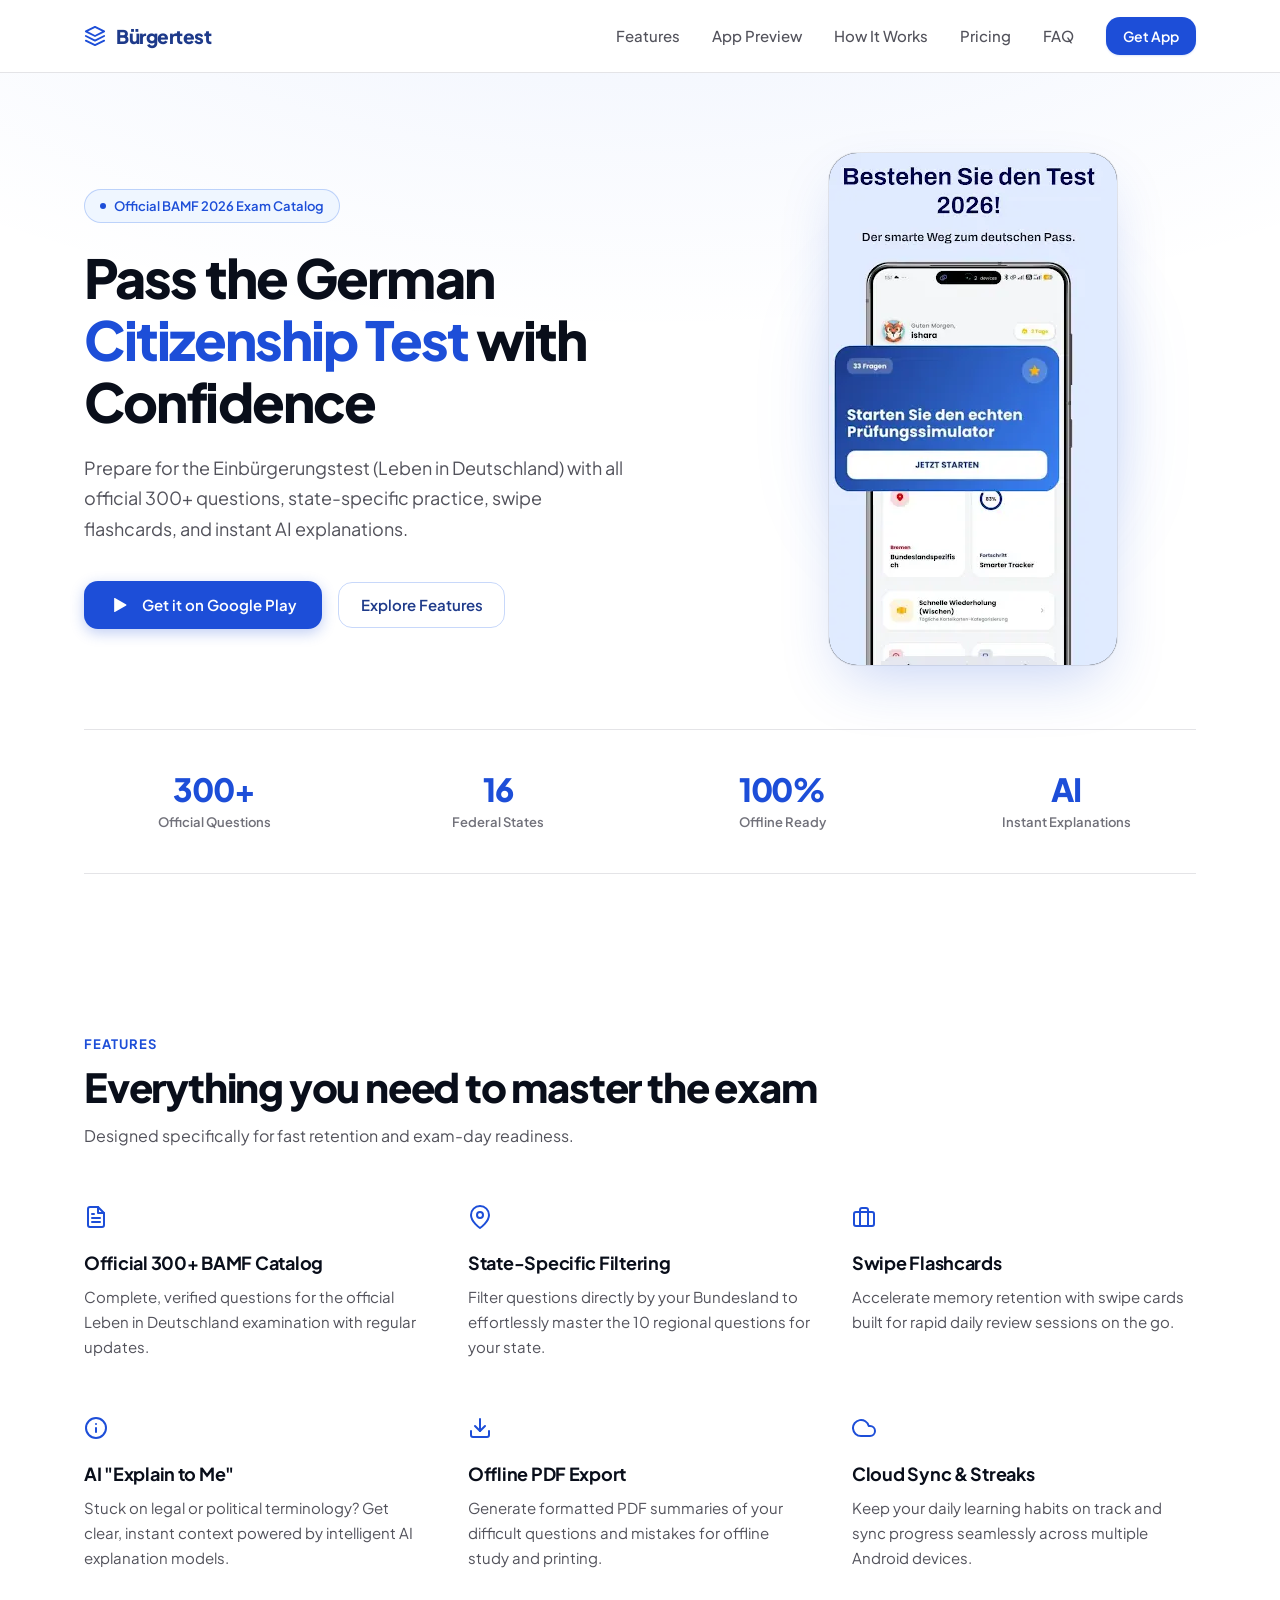
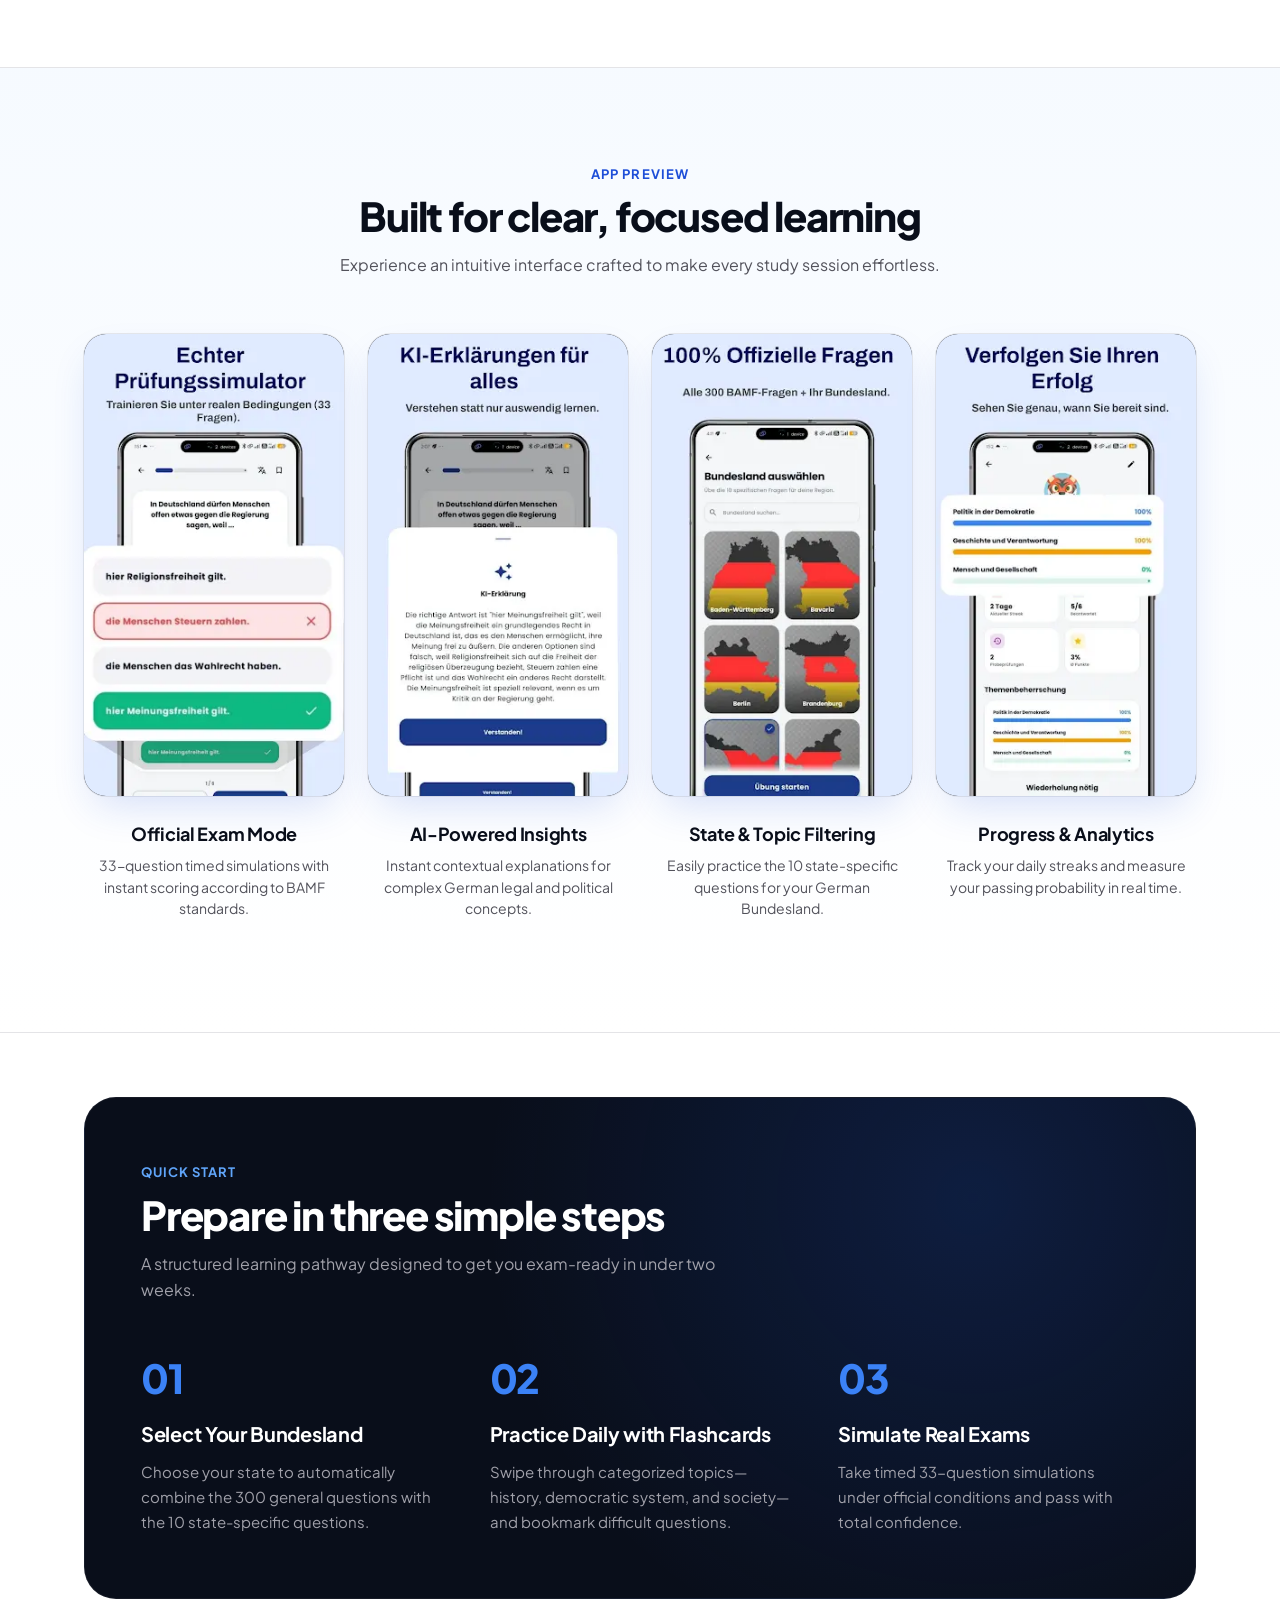
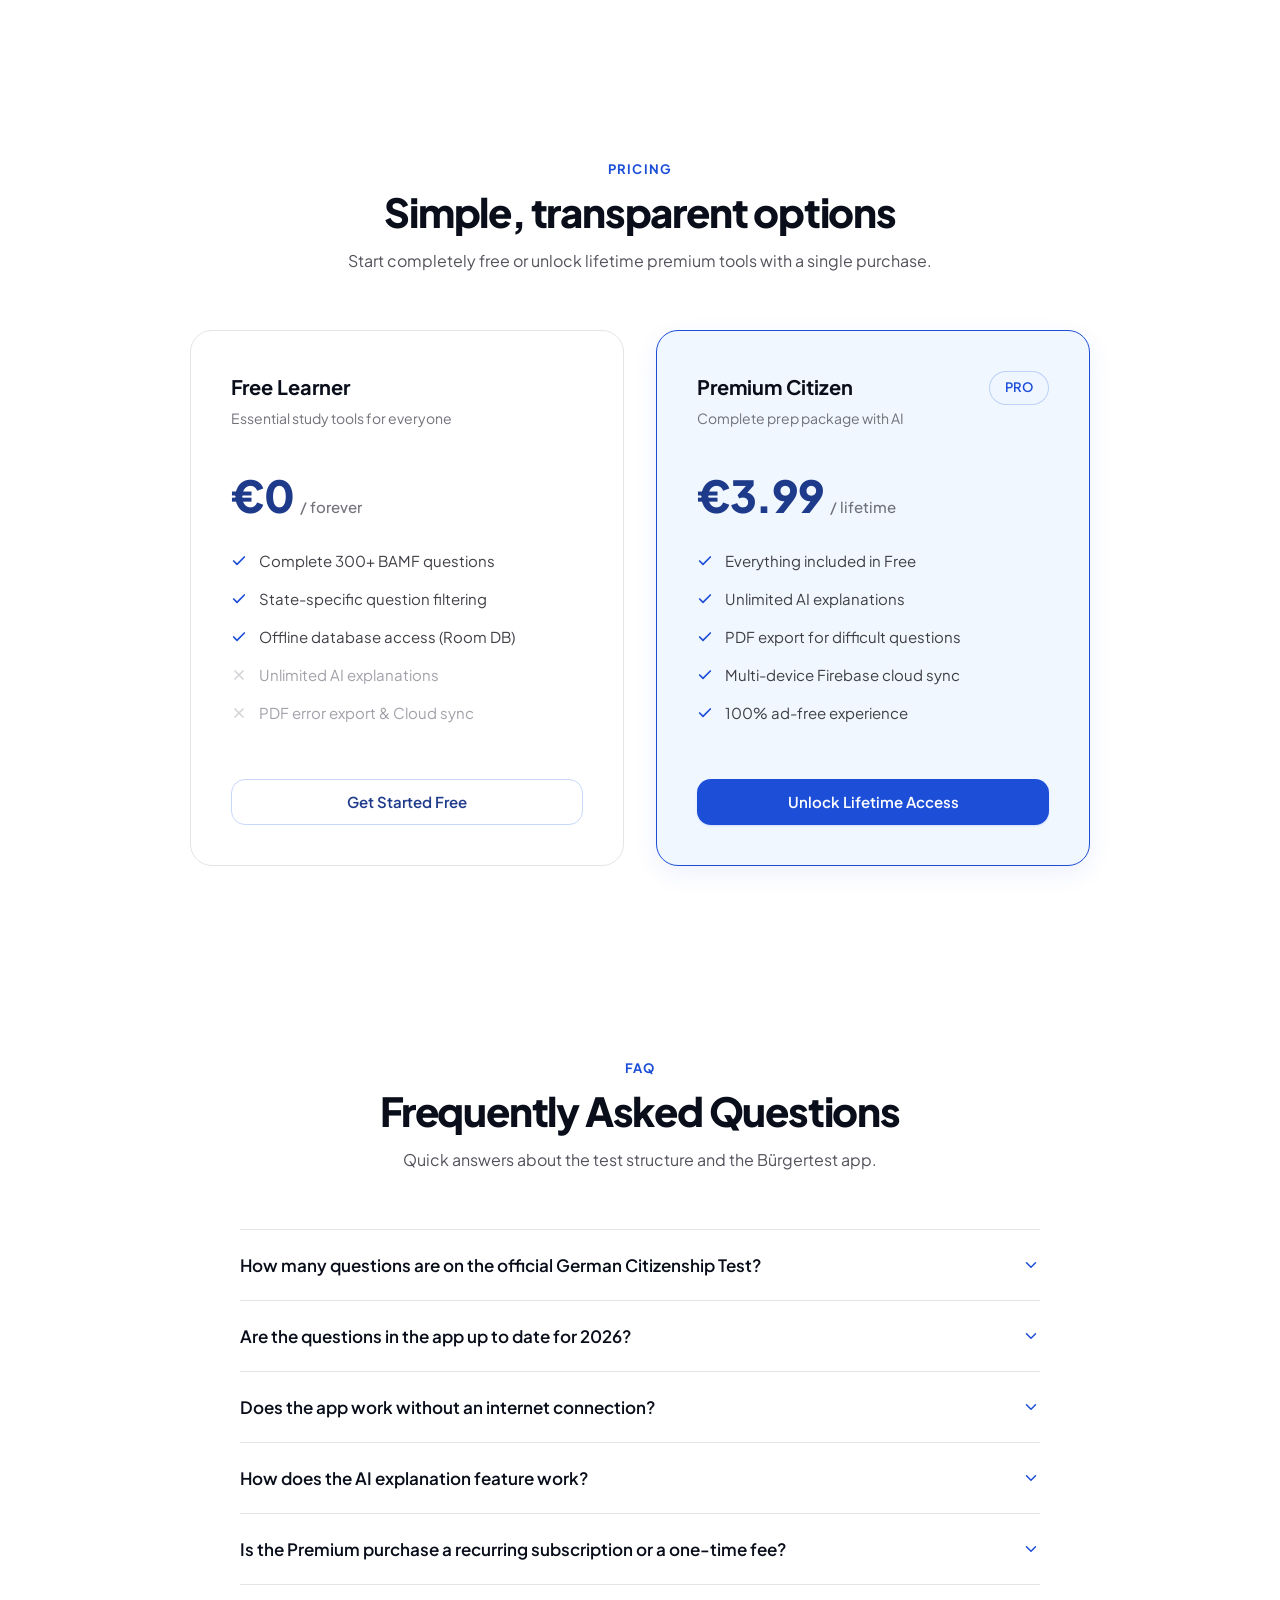
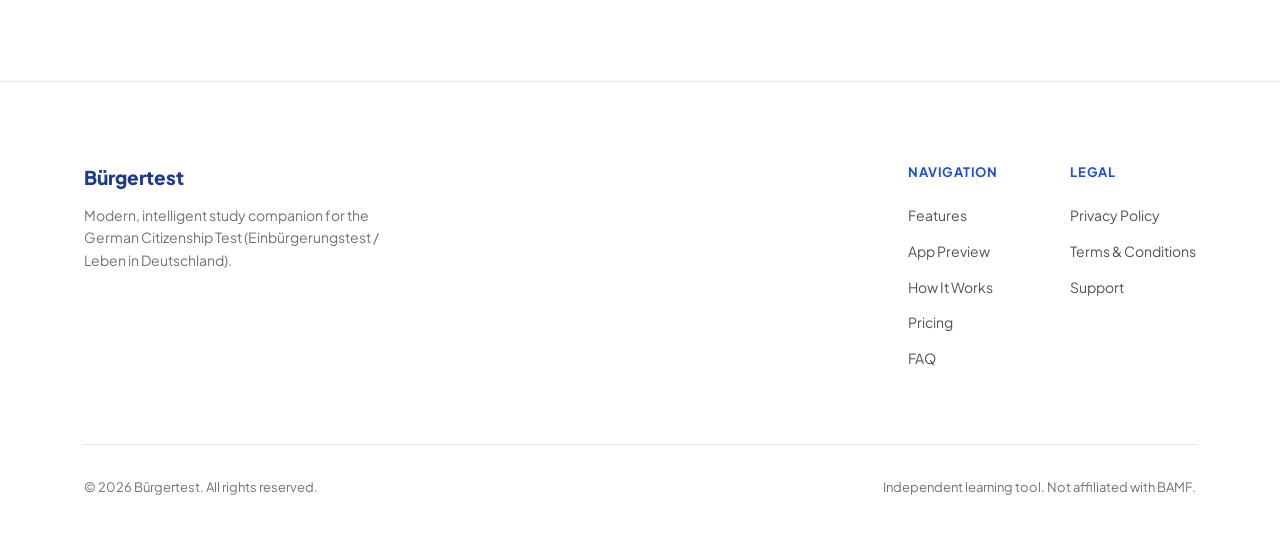
==== commit 1e567ef1: "refactor: update canonical URLs and sitemap to reflect GitHub Pages deployment path" ====
--- a/index.html
+++ b/index.html
@@ -16,15 +16,15 @@
     <meta name="robots" content="index, follow, max-image-preview:large, max-snippet:-1, max-video-preview:-1">
     <meta name="theme-color" content="#1d4ed8">
     <meta name="application-name" content="Bürgertest">
-    <link rel="canonical" href="https://burgertest.app/">
+    <link rel="canonical" href="https://ishara-madu.github.io/German-Citizenship-Test-Android-App/">
 
     <!-- Open Graph / Facebook Meta Tags -->
     <meta property="og:type" content="website">
-    <meta property="og:url" content="https://burgertest.app/">
+    <meta property="og:url" content="https://ishara-madu.github.io/German-Citizenship-Test-Android-App/">
     <meta property="og:title" content="Bürgertest - Einbürgerungstest 2026 | Offizieller BAMF Fragenkatalog">
     <meta property="og:description"
         content="Offizielle Vorbereitung auf den Einbürgerungstest 2026. Alle 300+ BAMF Fragen, Bundesland-Filter, Swipe-Lernkarten und KI-Erklärungen.">
-    <meta property="og:image" content="https://burgertest.app/images/screen-hero.webp">
+    <meta property="og:image" content="https://ishara-madu.github.io/German-Citizenship-Test-Android-App/images/screen-hero.webp">
     <meta property="og:image:type" content="image/webp">
     <meta property="og:image:width" content="288">
     <meta property="og:image:height" content="512">
@@ -35,11 +35,11 @@
 
     <!-- Twitter Meta Tags -->
     <meta name="twitter:card" content="summary_large_image">
-    <meta name="twitter:url" content="https://burgertest.app/">
+    <meta name="twitter:url" content="https://ishara-madu.github.io/German-Citizenship-Test-Android-App/">
     <meta name="twitter:title" content="Bürgertest - Einbürgerungstest 2026 | Offizieller BAMF Fragenkatalog">
     <meta name="twitter:description"
         content="Master the German Citizenship Test 2026. 300+ official BAMF questions, swipe flashcards, state filtering & AI explanations.">
-    <meta name="twitter:image" content="https://burgertest.app/images/screen-hero.webp">
+    <meta name="twitter:image" content="https://ishara-madu.github.io/German-Citizenship-Test-Android-App/images/screen-hero.webp">
     <meta name="twitter:image:alt" content="Bürgertest App Screenshot">
 
     <!-- Web Manifest & Icons -->
@@ -73,13 +73,13 @@
         "worstRating": "1"
       },
       "description": "Offizielle und vollständige Vorbereitung für den Einbürgerungstest und Leben in Deutschland Test 2026 mit allen 300+ BAMF Fragen, Bundesland-Auswahl, Swipe-Lernkarten und KI-Hilfe.",
-      "image": "https://burgertest.app/images/screen-hero.webp",
+      "image": "https://ishara-madu.github.io/German-Citizenship-Test-Android-App/images/screen-hero.webp",
       "screenshot": [
-        "https://burgertest.app/images/screen-hero.webp",
-        "https://burgertest.app/images/exam.webp",
-        "https://burgertest.app/images/ai.webp",
-        "https://burgertest.app/images/areas.webp",
-        "https://burgertest.app/images/progress.webp"
+        "https://ishara-madu.github.io/German-Citizenship-Test-Android-App/images/screen-hero.webp",
+        "https://ishara-madu.github.io/German-Citizenship-Test-Android-App/images/exam.webp",
+        "https://ishara-madu.github.io/German-Citizenship-Test-Android-App/images/ai.webp",
+        "https://ishara-madu.github.io/German-Citizenship-Test-Android-App/images/areas.webp",
+        "https://ishara-madu.github.io/German-Citizenship-Test-Android-App/images/progress.webp"
       ]
     }
     </script>
--- a/css/style.css
+++ b/css/style.css
@@ -112,14 +112,14 @@
   align-items: center;
 }
 
-.nav-links a {
+.nav-links a:not(.btn) {
   font-size: 0.9375rem;
   font-weight: 500;
   color: var(--zinc-600);
   transition: color var(--transition-fast);
 }
 
-.nav-links a:hover {
+.nav-links a:not(.btn):hover {
   color: var(--primary);
 }
 
@@ -137,15 +137,19 @@
   border: 1px solid transparent;
 }
 
-.btn-primary {
+.btn-primary,
+a.btn-primary,
+.nav-links a.btn-primary {
   background-color: var(--primary);
-  color: #ffffff;
+  color: #ffffff !important;
   box-shadow: 0 1px 2px rgba(29, 78, 216, 0.15);
 }
 
-.btn-primary:hover {
+.btn-primary:hover,
+a.btn-primary:hover,
+.nav-links a.btn-primary:hover {
   background-color: var(--primary-hover);
-  color: #ffffff;
+  color: #ffffff !important;
   box-shadow: 0 4px 12px rgba(29, 78, 216, 0.25);
   transform: translateY(-1px);
 }
